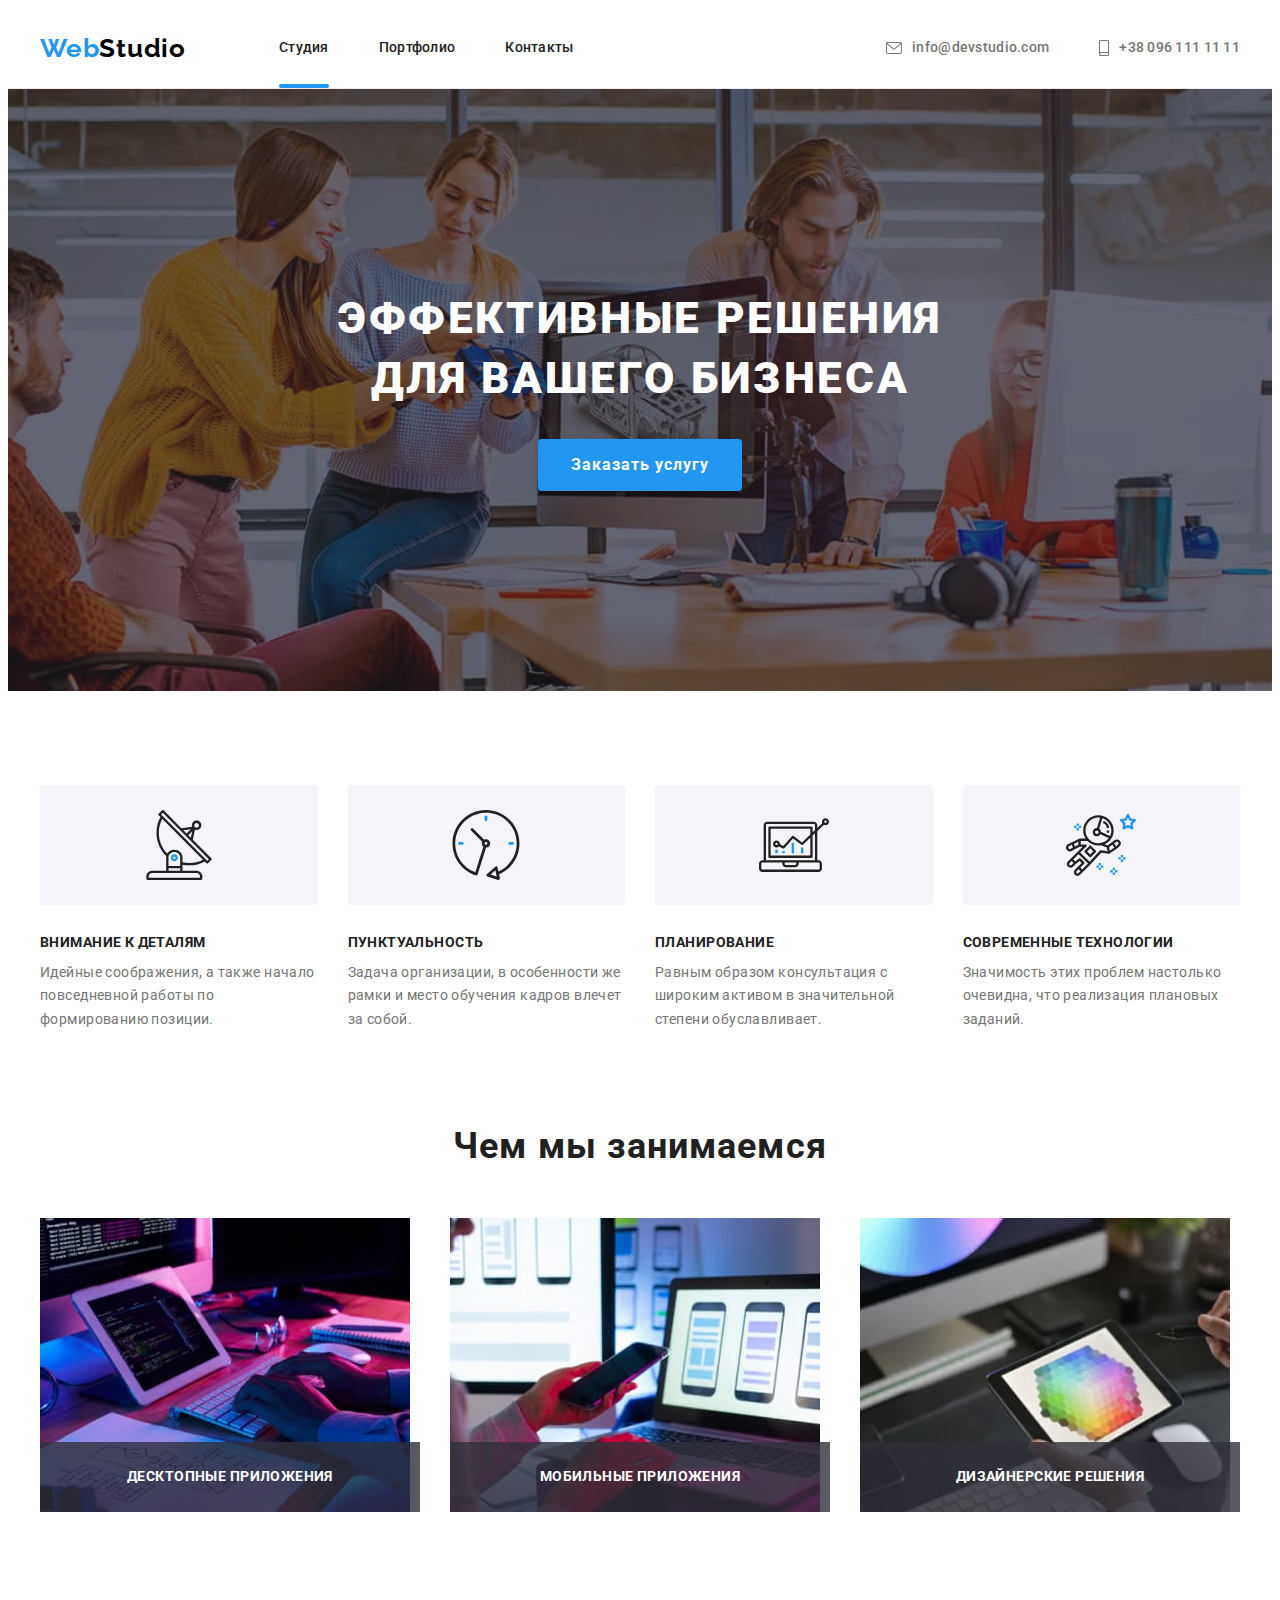
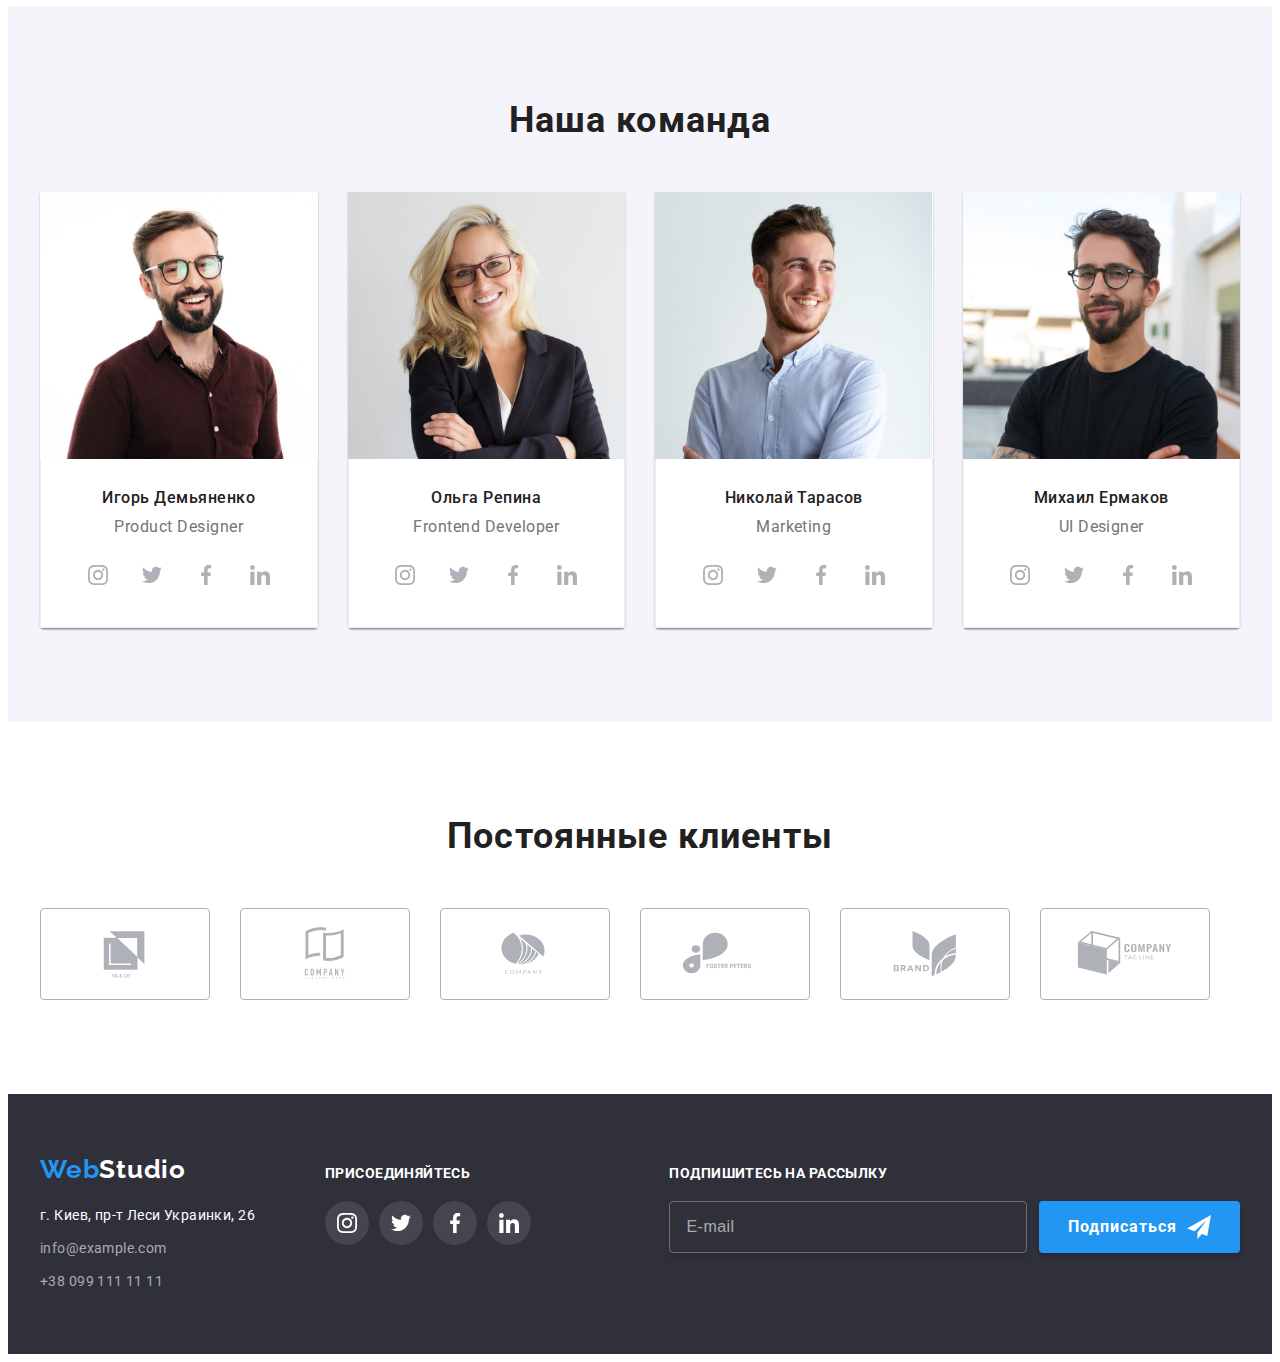
==== index.html @ c26b5e35 "SASS" ====
<!DOCTYPE html>
<html lang="ru">
<head>
    <meta charset="UTF-8">
    <meta http-equiv="X-UA-Compatible" content="IE=edge">
    <meta name="viewport" content="width=device-width, initial-scale=1.0">
    <title>Document</title>
    <link rel="preconnect" href="https://fonts.googleapis.com">
    <link rel="preconnect" href="https://fonts.gstatic.com" crossorigin>
    <link href="https://fonts.googleapis.com/css2?family=Raleway:wght@700&family=Roboto:wght@400;500;700;900&display=swap"
        rel="stylesheet">
    <link href="https://cdnjs.cloudflare.com/ajax/libs/modern-normalize/1.1.0/modern-normalize.min.css"
        integrity="sha512-wpPYUAdjBVSE4KJnH1VR1HeZfpl1ub8YT/NKx4PuQ5NmX2tKuGu6U/JRp5y+Y8XG2tV+wKQpNHVUX03MfMFn9Q=="
        crossorigin="anonymous" referrerpolicy="no-referrer" rel="stylesheet" />
    <link rel="stylesheet" href="./css/main.min.css">
    <link rel="stylesheet" href="./css/styles.css">
</head>
<body>
   <!--                   header                     -->
    <header class="page-header">
        <div class="container main-nav">
            <nav class="nav">
                <a class="logo  link" href="./index.html">Web<span class="logo-header">Studio</span></a>
                <ul class="site-nav list">
                    <li class="item">
                        <a href="./index.html" class="link site-nav-link current">Студия</a>
                    </li>
                    <li class="item">
                        <a href="./portfolio.html" class="link site-nav-link">Портфолио</a>
                    </li>
                    <li class="item">
                        <a href="" class="link site-nav-link">Контакты</a>
                    </li>
                </ul>
            </nav>
            <ul class="contact list">
                <li class="item">
                    <a href="mailto:info@devstudio.com" class="contact-link link">
                        <svg class="contact-icon" width="16" height="12">
                            <use href="./images/icons.svg#icon-envelope"></use>
                        </svg> info@devstudio.com</a>
                </li>
                <li class="item">
                    <a href="tel:+380961111111" class="contact-link link">
                        <svg class="contact-icon" width="10" height="16">
                            <use href="./images/icons.svg#icon-smartphone"></use>
                        </svg> +38 096 111 11 11</a>
                </li>
            </ul>
        </div>
    </header> 
    <!--                     main                           -->
    <main class="main">
        <!--                 section hero                   -->
        <section class="hero">
            <h1 class="hero-title">Эффективные решения для вашего бизнеса</h1>
            <button data-modal-open type="button" class="hero-button">Заказать услугу</button>
        </section>

        <!--        section benefits (преимущества)         -->
        <section class="section">
            <div class="container benefits">
                <h2 class="visually-hidden">Преимущества</h2>
                <ul class="list benefit-list">
                    <li class="benefit-item">
                        <div class="benefit-box">
                            <svg class="benefit-icon">
                                <use href="./images/icons.svg#icon-antenna"></use>
                            </svg>
                        </div>
                        <h3 class="benefit-title">Внимание к деталям</h3>
                        <p class="benefit-text">Идейные соображения, а также начало повседневной
                            работы по формированию позиции.</p>
                    </li>
                    <li class="benefit-item">
                        <div class="benefit-box">
                            <svg class="benefit-icon">
                                <use href="./images/icons.svg#icon-clock"></use>
                            </svg>
                        </div>
                        <h3 class="benefit-title">Пунктуальность</h3>
                        <p class="benefit-text">Задача организации, в особенности же рамки и
                            место обучения кадров влечет за собой.</p>
                    </li>
                    <li class="benefit-item">
                        <div class="benefit-box">
                            <svg class="benefit-icon">
                                <use href="./images/icons.svg#icon-diagram"></use>
                            </svg>
                        </div>
                        <h3 class="benefit-title">Планирование</h3>
                        <p class="benefit-text">Равным образом консультация с широким активом
                            в значительной степени обуславливает.</p>
                    </li>
                    <li class="benefit-item">
                        <div class="benefit-box">
                            <svg class="benefit-icon">
                                <use href="./images/icons.svg#icon-astronaut"></use>
                            </svg>
                        </div>
                        <h3 class="benefit-title">Современные технологии</h3>
                        <p class="benefit-text">Значимость этих проблем настолько очевидна, что
                            реализация плановых заданий.</p>
                    </li>
                </ul>
            </div>
        </section>
        <!--               section our work               -->
        <section class="section section-work">
            <div class="container">
            <h2 class="title">Чем мы занимаемся</h2>
            <ul class="work-list list">
                <li class="item">
                    <div class="work-thumb">
                        <img class="photo-work" src="./images/img1.jpg" alt="Работа на планшете 
                            с клавиатурой. HTML-верстка по схемме на листе тумаги." width="370" height="294">
                        <p class="label-work">Десктопные приложения</p>
                    </div>
                </li>
                <li class="item">
                    <div class="work-thumb">
                        <img class="photo-work" src="./images/img2.jpg" alt="Выбор макета интерфейса для 
                            смартфона на ноутбуке. Смартфон в руке." width="370" height="294">
                        <p class="label-work">Мобильные приложения</p>
                    </div>
                </li>
                <li class="item">
                    <div class="work-thumb">
                        <img class="photo-work" src="./images/img3.jpg" alt="Работа с цветовым кругом 
                            на графическом планшете" width="370" height="294">
                        <p class="label-work">Дизайнерские решения</p>
                    </div>
                </li>
            </ul>
            </div>
        </section>

        <!--               section our team                  -->
        <section class="section team">
            <div class="container">
                <h2 class="title">Наша команда</h2>
                <ul class="team-list list">
                    <li class="item">
                        <img class="photo-team" src="./images/img-person1.jpg" alt="Портрет мужчины">
                        <div class="team-card">
                            <h3 class="team-title">Игорь Демьяненко</h3>
                            <p class="team-text">Product Designer</p>
                            <ul class="social-list list">
                                <li class="social-item">
                                    <a href="" class="social-link link">
                                        <svg class="social-icon">
                                            <use href="./images/icons.svg#icon-instagram"></use>
                                        </svg>
                                    </a>
                                </li>
                                <li class="social-item">
                                    <a href="" class="social-link link">
                                        <svg class="social-icon">
                                            <use href="./images/icons.svg#icon-twitter"></use>
                                        </svg>
                                    </a>
                                </li>
                                <li class="social-item">
                                    <a href="" class="social-link link">
                                        <svg class="social-icon">
                                            <use href="./images/icons.svg#icon-facebook"></use>
                                        </svg>
                                    </a>
                                </li>
                                <li class="social-item">
                                    <a href="" class="social-link link">
                                        <svg class="social-icon">
                                            <use href="./images/icons.svg#icon-linkedin"></use>
                                        </svg>
                                    </a>
                                </li>
                            </ul>
                        </div>
                    </li>
                    <li class="item">
                        <img class="photo-team" src="./images/img-person2.jpg" alt="Портрет женщины">
                        <div class="team-card">
                            <h3 class="team-title">Ольга Репина</h3>
                            <p class="team-text">Frontend Developer</p>
                            <ul class="social-list list">
                                <li class="social-item">
                                    <a href="" class="social-link link">
                                        <svg class="social-icon">
                                            <use href="./images/icons.svg#icon-instagram"></use>
                                        </svg>
                                    </a>
                                </li>
                                <li class="social-item">
                                    <a href="" class="social-link link">
                                        <svg class="social-icon">
                                            <use href="./images/icons.svg#icon-twitter"></use>
                                        </svg>
                                    </a>
                                </li>
                                <li class="social-item">
                                    <a href="" class="social-link link">
                                        <svg class="social-icon">
                                            <use href="./images/icons.svg#icon-facebook"></use>
                                        </svg>
                                    </a>
                                </li>
                                <li class="social-item">
                                    <a href="" class="social-link link">
                                        <svg class="social-icon">
                                            <use href="./images/icons.svg#icon-linkedin"></use>
                                        </svg>
                                    </a>
                                </li>
                            </ul>
                        </div>
                    </li>
                    <li class="item">
                    <img class="photo-team" src="./images/img-person3.jpg" alt="Портрет мужчины">
                    <div class="team-card">
                        <h3 class="team-title">Николай Тарасов</h3>
                        <p class="team-text">Marketing</p>
                        <ul class="social-list list">
                            <li class="social-item">
                                <a href="" class="social-link link">
                                    <svg class="social-icon">
                                        <use href="./images/icons.svg#icon-instagram"></use>
                                    </svg>
                                </a>
                            </li>
                            <li class="social-item">
                                <a href="" class="social-link link">
                                    <svg class="social-icon">
                                        <use href="./images/icons.svg#icon-twitter"></use>
                                    </svg>
                                </a>
                            </li>
                            <li class="social-item">
                                <a href="" class="social-link link">
                                    <svg class="social-icon">
                                        <use href="./images/icons.svg#icon-facebook"></use>
                                    </svg>
                                </a>
                            </li>
                            <li class="social-item">
                                <a href="" class="social-link link">
                                    <svg class="social-icon">
                                        <use href="./images/icons.svg#icon-linkedin"></use>
                                    </svg>
                                </a>
                            </li>
                        </ul>
                    </div>
                    </li>
                    <li class="item">
                    <img class="photo-team" src="./images/img-person4.jpg" alt="Портрет мужчины">
                    <div class="team-card">
                        <h3 class="team-title">Михаил Ермаков</h3>
                        <p class="team-text">UI Designer</p>
                        <ul class="social-list list">
                            <li class="social-item">
                                <a href="" class="social-link link">
                                    <svg class="social-icon">
                                        <use href="./images/icons.svg#icon-instagram"></use>
                                    </svg>
                                </a>
                            </li>
                            <li class="social-item">
                                <a href="" class="social-link link">
                                    <svg class="social-icon">
                                        <use href="./images/icons.svg#icon-twitter"></use>
                                    </svg>
                                </a>
                            </li>
                            <li class="social-item">
                                <a href="" class="social-link link">
                                    <svg class="social-icon">
                                        <use href="./images/icons.svg#icon-facebook"></use>
                                    </svg>
                                </a>
                            </li>
                            <li class="social-item">
                                <a href="" class="social-link link">
                                    <svg class="social-icon">
                                        <use href="./images/icons.svg#icon-linkedin"></use>
                                    </svg>
                                </a>
                            </li>
                        </ul>
                    </div>
                    </li>
                </ul>
            </div>
        </section>
        <section class="section clients">
            <div class="container">
                <h2 class="title">Постоянные клиенты</h2>
                <ul class="client-list list">
                    <li class="client-item">
                        <a href="" class="client-link link">
                            <svg class="client-icon">
                                <use href="./images/icons.svg#icon-client-1"></use>
                            </svg>
                        </a>
                    </li>
                    <li class="client-item">
                        <a href="" class="client-link link">
                            <svg class="client-icon">
                                <use href="./images/icons.svg#icon-client-2"></use>
                            </svg>
                        </a>
                    </li>
                    <li class="client-item">
                        <a href="" class="client-link link">
                            <svg class="client-icon">
                                <use href="./images/icons.svg#icon-client-3"></use>
                            </svg>
                        </a>
                    </li>
                    <li class="client-item">
                        <a href="" class="client-link link">
                            <svg class="client-icon">
                                <use href="./images/icons.svg#icon-client-4"></use>
                            </svg>
                        </a>
                    </li>
                    <li class="client-item">
                        <a href="" class="client-link link">
                            <svg class="client-icon">
                                <use href="./images/icons.svg#icon-client-5"></use>
                            </svg>
                        </a>
                    </li>
                    <li class="client-item">
                        <a href="" class="client-link link">
                            <svg class="client-icon">
                                <use href="./images/icons.svg#icon-client-6"></use>
                            </svg>
                        </a>
                    </li>
                </ul>
            </div>
        
        </section>
    </main>
    <!--                   footer                         -->
    <footer class="footer">
        <div class="container footer-container">
            <div class="footer-box">
                <a href="./index.html" class="logo footers link">Web<span class="logo-footer">Studio</span></a>
                <address class="address">
                    <p>г. Киев, пр-т Леси Украинки, 26</p>
                    <ul class="list">
                        <li class="address-item">
                            <a href="mailto:info@example.com" class="link"> info@example.com</a>
                        </li>
                        <li class="address-item">
                            <a href="tel:+380991111111" class="link"> +38 099 111 11 11</a>
                        </li>
                    </ul>
                </address>
            </div>
            <div>
                <h3 class="footer-title">присоединяйтесь</h3>
                <ul class="footer-list list">
                    <li class="footer-item">
                        <a href="" class="footer-link link">
                            <svg class="footer-icon">
                                <use href="./images/icons.svg#icon-instagram"></use>
                            </svg>
                        </a>
                    </li>
                    <li class="footer-item">
                        <a href="" class="footer-link link">
                            <svg class="footer-icon">
                                <use href="./images/icons.svg#icon-twitter"></use>
                            </svg>
                        </a>
                    </li>
                    <li class="footer-item">
                        <a href="" class="footer-link link">
                            <svg class="footer-icon">
                                <use href="./images/icons.svg#icon-facebook"></use>
                            </svg>
                        </a>
                    </li>
                    <li class="footer-item">
                        <a href="" class="footer-link link">
                            <svg class="footer-icon">
                                <use href="./images/icons.svg#icon-linkedin"></use>
                            </svg>
                        </a>
                    </li>
                </ul>
            </div>
            <div class="footer-form">
                <h3 class="footer-title">Подпишитесь на рассылку</h3>
                <form class="footer-mail-form" autocomplete="off">
                    <label for="mail">
                        <input type="email" name="mail" id="mail" placeholder="E-mail" class="footer-input">
                    </label>
                    <button type="submit" class="hero-button btn-send">Подписаться
                        <svg class="footer-mail-icon" >
                            <use href="./images/icons.svg#icon-send"></use>
                        </svg>
                    </button>
                </form>
            </div>
        </div>
    </footer>

    <!--                   modal window                    -->
    <div class="backdrop is-hidden" data-modal>
        <div class="modal">
            <button data-modal-close type="button" class="btn-close">
                <svg class="modal-close-icon">
                    <use href="./images/icons.svg#icon-close-black"></use>
                </svg>
            </button>
            <form class="modal-form" autocomplete="off">
                <b class="form-title">Оставьте свои данные, мы вам перезвоним</b>
                <div class="form-field">
                    <label for="name">Имя</label>
                    <div class="form-input-wrap">
                        <input type="text" name="name" id="name">
                        <svg class="form-icon">
                            <use href="./images/icons.svg#icon-person-black"></use>
                        </svg>
                    </div>
                </div>
                <div class="form-field">
                    <label for="tel">Телефон</label>
                    <div class="form-input-wrap">
                        <input type="tel" name="tel" id="tel">
                        <svg class="form-icon">
                            <use href="./images/icons.svg#icon-phone-black"></use>
                        </svg>
                    </div>
                </div>
                <div class="form-field">
                    <label for="email">Почта</label>
                    <div class="form-input-wrap">
                        <input type="email" name="email" id="email">
                        <svg class="form-icon">
                            <use href="./images/icons.svg#icon-email-black"></use>
                        </svg>
                    </div>
                </div>  
                <div class="form-field form-comment">
                    <label for="comment">Комментарий</label>
                    <textarea name="comment" id="comment" rows="5" placeholder="Введите текст"></textarea>
                </div>   
                <div class="form-check">
                    <input type="checkbox" name="agreement" id="agreement" class="input-check visually-hidden">
                    <label for="agreement" class="check-text">
                        <span class="check-item">
                            <svg class="check-icon">
                                <use href="./images/icons.svg#icon-Vector"></use>
                            </svg>
                        </span> Соглашаюсь с рассылкой и принимаю <a href="" class="link-agreement">Условия договора</a>
                    </label>
                </div>
                <button type="submit" class="hero-button button-send">Отправить</button>                               
            </form>
        </div>
    </div>

    <script src="./js/modal.js"></script>
</body>
</html>
---- css/main.min.css ----
:root{--main-title-color:#212121;--hero-title-color:#FFFFFF;--main-text-color:#757575;--second-text-color:#FFFFFF;--accent-color:#2196F3;--logo-header-color: #000000;--logo-footer-color:#FFFFFF;--mail-tel-footer-color: rgba(255, 255, 255, 0.6);--main-background-color:#FFFFFF;--hero-footer-background-color:#2F303A;--second-background-color:#F5F4FA;--line-color:#ECECEC;--icon-link-color:#AFB1B8;--border-card-color:#EEEEEE}body{font-family:Roboto, sans-serif;background-color:var(--main-background-color);color:var(--main-title-color)}.list{list-style:none}.link{text-decoration:none}h1,h2,h3,h4,p,a,ul,li,span{margin:0;padding:0}.container{width:1200px;padding-left:15px;padding-right:15px;margin:0 auto}.section{padding-top:94px;padding-bottom:94px;margin-left:auto;margin-right:auto}
/*# sourceMappingURL=main.min.css.map */
---- css/styles.css ----
/*          my reset list             */





/* ------------------- main-nav ------------------- */

.page-header{
    border-bottom: 1px solid var(--line-color);
}

.main-nav{
    display: flex;
}

.nav{
    display: flex;
    align-items: center;
}
 
/* -------------------logo styles------------------- */

.logo{
    color: var(--accent-color);
    font-family: Raleway;
    font-weight: 700;
    font-size: 26px;
    line-height: 1.19;
    letter-spacing: 0.03em;
}

.nav .logo {
   margin-right: 93px; 
}

.logo-header{
    color: var(--logo-header-color);
}

/* --------------------site nav----------------------*/

.site-nav{
    display: flex;
}

.site-nav .item:not(:last-child){
    margin-right: 50px;
}

.site-nav-link{
    position: relative;
    display: block;
    padding-top: 32px;
    padding-bottom: 32px;

    color: var(--main-title-color);
    font-weight: 500;
    font-size: 14px;
    line-height: 1.14;
    letter-spacing: 0.02em;
    transition: color 250ms cubic-bezier(0.4, 0, 0.2, 1);
}

.site-nav-link:hover, 
.site-nav-link:focus{
    color:var(--accent-color);

}

.current::after{
    content: "";
    width: 100%;
    height: 4px;
    display: block;
    position: absolute;
    background-color: var(--accent-color);
    border-radius: 2px;
    bottom: 0;
    
}
/* --------------------contact------------------- */

.contact{
    display: flex;
    margin-left: auto;
}

.contact .item + .item{
    margin-left: 50px;
}
.contact-link{
    display: flex;
    align-items: center;
    /* display: block; */
    padding-top: 32px;
    padding-bottom: 32px;
    /* text-align: center; */

    color: var(--main-text-color);
    font-weight: 500;
    font-size: 14px;
    line-height: 1.14;
    letter-spacing: 0.02em;
    transition: color 250ms cubic-bezier(0.4, 0, 0.2, 1);
}

.contact-link:hover, 
.contact-link:focus{
    color:var(--accent-color);
}

.contact-icon{
    display: block;
    fill: currentColor;
    margin-right: 10px;
    transition: color 250ms cubic-bezier(0.4, 0, 0.2, 1);
}

.contact-icon:hover,
.contact-icon:focus{
    color:var(--accent-color);
}

/*--------------------Hero-------------------------- */

.hero{
    background-color:var(--hero-footer-background-color);
    background-image: linear-gradient(
        rgba(47, 48, 58, 0.4),
        rgba(47, 48, 58, 0.4)), 
        url(../images/Img-hero.jpg); 
    background-repeat: no-repeat;
    background-position: center;
    background-size: cover;
    text-align: center;
    padding-top: 200px;
    padding-bottom: 200px;
    max-width: 1600px;
    margin-left: auto;
    margin-right: auto;
}

.hero-title{
    font-weight: 900;
    font-size: 44px;
    line-height: 1.36;
    letter-spacing: 0.06em;
    text-transform: uppercase;
    color: var(--hero-title-color);
    width: 696px;
    margin: 0 auto;
    margin-bottom: 30px;
}

.hero-button{
    font-family: inherit;
    font-weight: 700;
    font-size: 16px;
    line-height: 1.87;
    letter-spacing: 0.06em;
    text-align: center;
    color: var(--second-text-color);
    background: var(--accent-color);
    box-shadow: 0px 4px 4px rgba(0, 0, 0, 0.15);
    border-radius: 4px;
    border: 1px solid transparent;
    min-width: 200px;
    padding: 10px 32px;
    transition: background-color 250ms cubic-bezier(0.4, 0, 0.2, 1);
}

.button, .hero-button{
    cursor: pointer;
}

.hero-button:hover,
.hero-button:focus{
    background-color: #188CE8;
}


/*--------------section benefits (преимущества)---------------- */

.visually-hidden {
    position: absolute;
    white-space: nowrap;
    width: 1px;
    height: 1px;
    overflow: hidden;
    border: 0;
    padding: 0;
    clip: rect(0, 0, 0, 0);
    clip-path: inset(50%);
    margin: -1px;
}

.benefit-list{
    display: flex;
    margin-left: -30px;
}

.benefit-item{
    flex-basis: calc(100%/4 - 30px);
    margin-left: 30px;
}

/* .benefit-item:not(:last-child){
    margin-right: 30px;
} */

.benefit-box{
    display: flex;
    align-items: center;
    justify-content: center;
    max-width: 100%;
    height: 120px;
    
    background: var(--second-background-color);
    border-radius: 4px;
    margin-bottom: 30px;
}

.benefit-icon{
    width: 70px;
    height: 70px;
}

.benefit-title{
    font-weight: 700;
    font-size: 14px;
    line-height: 1.14;
    letter-spacing: 0.03em;
    text-transform: uppercase;
    color: var(--main-title-color);
    margin-bottom: 10px;
}

.benefit-text{
    font-size: 14px;
    line-height: 1.71;
    letter-spacing: 0.03em;
    color: var(--main-text-color);
}

/*----------------------чем занимаемся-------------------- */
.section-work{
    padding-top: 0;
}
.title{
    font-weight: 700;
    font-size: 36px;
    line-height: 1.16;
    text-align: center;
    letter-spacing: 0.03em;
    color: var(--main-title-color);
    margin-bottom: 50px;
}

.work-list{
    display: flex;
    margin-left: -30px;
}

.work-list .item{
    flex-basis: calc(100%/3 - 30px);
    margin-left: 30px;
}

/* .work-list .item + .item{
    margin-left: 30px;
} */

.photo-work{
    display: block;
    max-width: 100%;
}

.work-thumb{
    position: relative;
}

.label-work{
    position: absolute;
    bottom: 0;
    left: 0;

    display: flex;
    font-weight: 700;
    font-size: 14px;
    line-height: 1.14;
    letter-spacing: 0.03em;
    text-transform: uppercase;
    width: 100%;
    height: 70px;
    align-items: center;
    justify-content: center;

    color: var(--second-text-color);
    background-color: rgba(47, 48, 58, 0.8);
    
}

/*----------------------section our team--------------------- */

.team{
    background-color: var(--second-background-color);
}

.team-list{
    display: flex;
    margin-left: -30px;
}
.team-list .item{
    flex-basis: calc(100%/4 - 30px);
    margin-left: 30px;
    /* flex-basis: 270px; */
    background-color: var(--main-background-color);
    box-shadow: 0px 1px 3px rgba(0, 0, 0, 0.12), 
    0px 1px 1px rgba(0, 0, 0, 0.14), 
    0px 2px 1px rgba(0, 0, 0, 0.2);
    border-radius: 0px 0px 4px 4px;
}

/* .team-list .item + .item{
    margin-left: 30px;
} */

.photo-team{
    display: block;
    max-width: 100%;
}

.team-card{
    display: block;
    padding: 30px 15px;
    border: 1px solid var(--border-card-color);
    border-top: none;
}

.team-title{
    font-weight: 500;
    font-size: 16px;
    line-height: 1.18;
    text-align: center;
    letter-spacing: 0.03em;
    color: var(--main-title-color);
    margin-bottom: 10px;
}

.team-text{
    font-size: 16px;
    line-height: 1.18;
    text-align: center;
    letter-spacing: 0.03em;
    color: var(--main-text-color);
    margin-bottom: 16px;
}

.social-list{
    display: flex;
    align-items: center;
    justify-content: center;
}

.social-item{
    display: flex;
}

.social-item:not(:last-child){
    margin-right: 10px;
}

.social-link{
    display: flex;
    align-items: center;
    justify-content: center;
    width: 44px;
    height: 44px;
    background-color: var(--main-background-color);
    color: var(--icon-link-color);
    border-radius: 50%;
    transition: background-color 250ms cubic-bezier(0.4, 0, 0.2, 1);
}

.social-link:hover, 
.social-link:focus{
    background-color:var(--accent-color);
}

.social-icon{
    display: block;
    fill: currentColor;
    width: 20px;
    height: 20px;
    transition: color 250ms cubic-bezier(0.4, 0, 0.2, 1);
}

.social-link:hover .social-icon, 
.social-link:focus .social-icon{
    color: var(--second-text-color);
}

/*------------------------clients------------------------*/

.client-list{
    display: flex;
}

.client-item:not(:last-child){
    margin-right: 30px;
}

.client-link{
    box-sizing: border-box;
    display: flex;
    align-items: center;
    justify-content: center;
    width: 170px;
    height: 92px;
    
    color: var(--icon-link-color);
    border: 1px solid var(--icon-link-color);
    border-radius: 4px;
    transition: border-color 250ms cubic-bezier(0.4, 0, 0.2, 1);
}

.client-link:hover, 
.client-link:focus{
    border-color: var(--accent-color);
}

.client-icon{
    display: block;
    width: 106px;
    height: 60px;
    fill: currentColor;
    transition: color 250ms cubic-bezier(0.4, 0, 0.2, 1);
}

.client-link:hover .client-icon, 
.client-link:focus .client-icon{
    color: var(--accent-color);
}

/*------------------------portfolio--------------------- */

.buttons-list{
    display: flex;
    justify-content: center;
    margin-bottom: 50px;
}

.buttons-item + .buttons-item{
    margin-left: 8px;
}

.button{
    display: inline-block;
    font-family: inherit;
    font-weight: 500;
    font-size: 16px;
    line-height: 1.62;
    text-align: center;
    letter-spacing: 0.03em;
    color: var(--main-title-color);
    background: var(--second-background-color);
    border-radius: 4px;
    padding: 6px 22px;
    border: 1px solid transparent;
    transition: color 250ms cubic-bezier(0.4, 0, 0.2, 1), 
    background-color 250ms cubic-bezier(0.4, 0, 0.2, 1),
    box-shadow 250ms cubic-bezier(0.4, 0, 0.2, 1);
    
}

.button:hover,
.button:focus{
    color: var(--second-text-color);
    background-color: var(--accent-color);
    box-shadow: 0px 3px 1px rgba(0, 0, 0, 0.1), 
    0px 1px 2px rgba(0, 0, 0, 0.08), 
    0px 2px 2px rgba(0, 0, 0, 0.12);
}

.portfolio-list{
    display: flex;
    flex-wrap: wrap;
    margin-left: -30px;
    margin-bottom: -30px;
}

.portfolio-item{
    box-sizing: border-box;
    display: block;
    flex-basis: calc(100%/3 - 30px);
    margin-left: 30px;
    margin-bottom: 30px;

    background-color: var(--main-background-color);
    transition: box-shadow 250ms cubic-bezier(0.4, 0, 0.2, 1);
    
}

.portfolio-item:hover,
.portfolio-item:focus{
    box-shadow: 0px 1px 1px rgba(0, 0, 0, 0.12), 
    0px 4px 4px rgba(0, 0, 0, 0.06), 
    1px 4px 6px rgba(0, 0, 0, 0.16);
}

.photo-portfolio{
    display: block;
    /* width: 370px; */
    max-width: 100%;
}
/* .portfolio-item:nth-child(3n){
    margin-right: 0;
}

.portfolio-item:nth-last-child(-n+3){
    margin-bottom: 0;
} */

.portfolio-card{
    display: block;
    padding: 20px 24px;
    border: 1px solid var(--border-card-color);
    border-top: none;
}

.portfolio-title{
    font-weight: 700;
    font-size: 18px;
    line-height: 2.00;
    letter-spacing: 0.06em;
    color: var(--main-title-color);
    margin-bottom: 4px;
}

.portfolio-text{
    font-size: 16px;
    line-height: 1.87;
    letter-spacing: 0.03em;
    color: var(--main-text-color);
}

.portfolio-thumb{
    position: relative;
    overflow: hidden;

}

.portfolio-label{
    position: absolute;
    top: 0;
    left: 0;
    
    width: 100%;
    height: 100%;
    padding: 63px 24px;

    font-weight: 400px;
    font-size: 18px;
    line-height: 1.56;
    letter-spacing: 0.03em;

    color: var(--second-text-color);
    background-color: rgba(33, 150, 243, 0.9);
    transform: translateY(100%);
    transition: transform 250ms cubic-bezier(0.4, 0, 0.2, 1);

}

.portfolio-item:hover .portfolio-label,
.portfolio-item:focus .portfolio-label{
    transform: translateY(0);

}

/*-------------------------footer------------------------- */
.footer{
    padding-top: 60px;
    padding-bottom: 60px;
    background-color: var(--hero-footer-background-color);
}

.footer-container{
    display: flex;
    align-items: baseline;
}

.footer-box{
    margin-right: 70px;
}

.logo.footers{
    display: inline-block;
    margin-bottom: 20px;
}

.logo-footer{
    color: var(--logo-footer-color);
}

.address{
    font-style: normal;
    font-weight: 400;
    font-size: 14px;
    line-height: 1.71;
    letter-spacing: 0.03em;
    color: var(--second-text-color);
}

.address-item .link{
    display: inline-block;
    font-weight: 400;
    font-size: 14px;
    line-height: 1.71;
    letter-spacing: 0.03em;
    color: var(--mail-tel-footer-color);
    margin-top: 9px;
    transition: color 250ms cubic-bezier(0.4, 0, 0.2, 1);
}

.address-item .link:hover,
.address-item .link:focus{
    color: var(--accent-color);
}

.footer-title{
    font-weight: 700;
    font-size: 14px;
    line-height: 16px;
    letter-spacing: 0.03em;
    text-transform: uppercase;
    color: var(--second-text-color);
    margin-bottom: 20px;
}

.footer-list{
    display: flex;
}

.footer-item:not(:last-child){
    margin-right: 10px;
}

.footer-link{
    display: flex;
    align-items: center;
    justify-content: center;
    width: 44px;
    height: 44px;
    border-radius: 50%;
    background-color: rgba(255, 255, 255, 0.1);
    color: var(--second-text-color);
    transition: background-color 250ms cubic-bezier(0.4, 0, 0.2, 1);

}

.footer-link:hover,
.footer-link:focus{
    background-color: var(--accent-color);
}

.footer-icon{
    display: block;
    width: 20px;
    height: 20px;
    fill: currentColor;
}

.footer-form{
    margin-left: auto;
}

.footer-mail-form{
    display: flex;
    align-items: center;
    justify-content: center;

}

.footer-input{
    display: flex;
    align-items: center;
    box-sizing: border-box;
    min-width: 358px;
    padding: 15px 16px;
    /* outline: none; */
    font-weight: 400;
    font-size: 16px;
    line-height: 1.25;
    letter-spacing: 0.03em;
    color: var(--logo-footer-color);

    background-color: transparent;
    border: 1px solid rgba(255, 255, 255, 0.3);
    border-radius: 4px;
    box-shadow: 0px 4px 4px rgba(0, 0, 0, 0.15);
    transition: border-color 250ms cubic-bezier(0.4, 0, 0.2, 1);
}

.footer-input::placeholder{
    font-weight: 400;
    font-size: 16px;
    line-height: 1.25;
    letter-spacing: 0.03em;
    color: var(--mail-tel-footer-color);

}

.footer-input:focus{
    outline: none;
    border-color: var(--accent-color);
}

.btn-send{
    display: flex;
    align-items: center;
    justify-content: center;
    
    padding: 10px 28px;
    margin-left: 12px;
}

.footer-mail-icon{
    display: block;
    width: 24px;
    height: 24px;
    fill: currentColor;
    
    margin-left: 10px;

}

/* ------------- modal window ---------------------- */

.backdrop{
    position: fixed;
    top: 0;
    left: 0;
    
    width: 100vw;
    height: 100vh;
    background-color: rgba(0, 0, 0, 0.2);
    opacity: 1;
    visibility: visible;
    transition: opacity 350ms cubic-bezier(0.4, 0, 0.2, 1), 
    visibility 350ms cubic-bezier(0.4, 0, 0.2, 1);

}

.is-hidden{
    visibility: hidden;
    opacity: 0;
    pointer-events: none;
}

.backdrop.is-hidden .modal{
    opacity: 0;
    transform: translate(-50%, -50%) scale(0.8);
   
}

.modal{
    position: absolute;
    top: 50%;
    left: 50%;
    transform: translate(-50%, -50%) scale(1);
    transition: transform 300ms cubic-bezier(0.4, 0, 0.2, 1), 
    opacity 350ms cubic-bezier(0.4, 0, 0.2, 1), 
    visibility 350ms cubic-bezier(0.4, 0, 0.2, 1);
    opacity: 1;
    visibility: visible;

    width: 528px;
    min-height: 581px;
    
    background-color: var(--main-background-color);
    box-shadow: 0px 1px 3px rgba(0, 0, 0, 0.12), 
    0px 1px 1px rgba(0, 0, 0, 0.14), 
    0px 2px 1px rgba(0, 0, 0, 0.2);
    border-radius: 4px;

}

.btn-close{
    position: absolute;
    top: 8px;
    right: 8px;

    display: flex;
    align-items: center;
    justify-content: center;
    width: 30px;
    height: 30px;
    color: #000000;
    background-color: transparent;
    border: 1px solid rgba(0, 0, 0, 0.1);
    border-radius: 50%;
    box-sizing: border-box;

}

.modal-close-icon{
    display: block;
    width: 18px;
    height: 18px;
    fill: currentColor;
    cursor: pointer;
    transition: fill 250ms cubic-bezier(0.4, 0, 0.2, 1);

}

.btn-close:hover .modal-close-icon, 
.btn-close:focus .modal-close-icon{
    fill: var(--accent-color);
}

.modal-form{
    padding: 40px;

}

.form-title{
    display: block;
    font-weight: 700;
    font-size: 20px;
    line-height:1.15;
    text-align: center;
    letter-spacing: 0.03em;
    color: var(--main-title-color);
    margin-bottom: 12px;
}

.form-field{
    display: flex;
    flex-direction: column;
    margin-bottom: 10px;

}

.form-input-wrap{
    position: relative;
    
}

.form-field label{
    margin: 0;
    margin-bottom: 5px;
    padding: 0;
    font-weight: 400;
    font-size: 12px;
    line-height: 1.17;
    letter-spacing: 0.01em;
    color: var(--main-text-color);

}

.form-input-wrap input{
    margin: 0;
    padding: 11px 42px;
    width: 100%;
    font-weight: 400;
    font-size: 12px;
    line-height: 1.17;
    letter-spacing: 0.01em;
    color: var(--main-text-color);
    
    border: 1px solid rgba(33, 33, 33, 0.2);
    border-radius: 4px;
    transition: border-color 250ms cubic-bezier(0.4, 0, 0.2, 1);
}

.form-input-wrap input:focus, 
.form-field textarea:focus{
    outline: none;
    border-color: var(--accent-color);
}

.form-icon{
    position: absolute;
    top: 50%;
    left: 12px;
    transform: translateY(-50%);
    display: block;
    width: 18px;
    height: 18px;
    transition: fill 250ms cubic-bezier(0.4, 0, 0.2, 1);
}

.form-input-wrap input:focus + .form-icon{
    fill: var(--accent-color);
}

.form-field textarea{
    padding: 12px 16px;
    margin: 0;
    resize: none;
    font-weight: 400;
    font-size: 12px;
    line-height: 1.17;
    letter-spacing: 0.01em;
    color: var(--main-text-color);

    border: 1px solid rgba(33, 33, 33, 0.2);
    box-sizing: border-box;
    border-radius: 4px;
    transition: border-color 250ms cubic-bezier(0.4, 0, 0.2, 1);
}

.form-field textarea::placeholder{
    font-weight: normal;
    font-size: 12px;
    line-height: 1.17;
    letter-spacing: 0.01em;
    color: rgba(117, 117, 117, 0.5);
}  

.form-comment{
    margin-bottom: 20px;
}
.form-check{
    margin-bottom: 30px;
}

.check-text{
    display: flex;
    align-items: center;
    font-weight: 400;
    font-size: 14px;
    line-height: 1.71;
    letter-spacing: 0.03em;
    color: var(--main-text-color);
    margin-left: 7px;
}

.link-agreement{
    padding: 0;
    margin: 0 4px;
    font-weight: 400;
    font-size: 14px;
    line-height: 1.71;
    letter-spacing: 0.03em;
    color: var(--accent-color);

}

.check-item{
    display: flex;
    align-items: center;
    justify-content: center;

    width: 16px;
    height: 15px;
    border: 2px solid var(--main-title-color);
    border-radius: 2px;
    margin-right: 7px;

    transition: background-color 250ms cubic-bezier(0.4, 0, 0.2, 1);
}

.check-icon{
    fill: var(--second-text-color);
    width: 16px;
    height: 15px;
}

.input-check:checked + .check-text .check-item{
    background-color: var(--accent-color);
    border: none;
}
.button-send{
    display: block;
    margin: 0 auto;
}
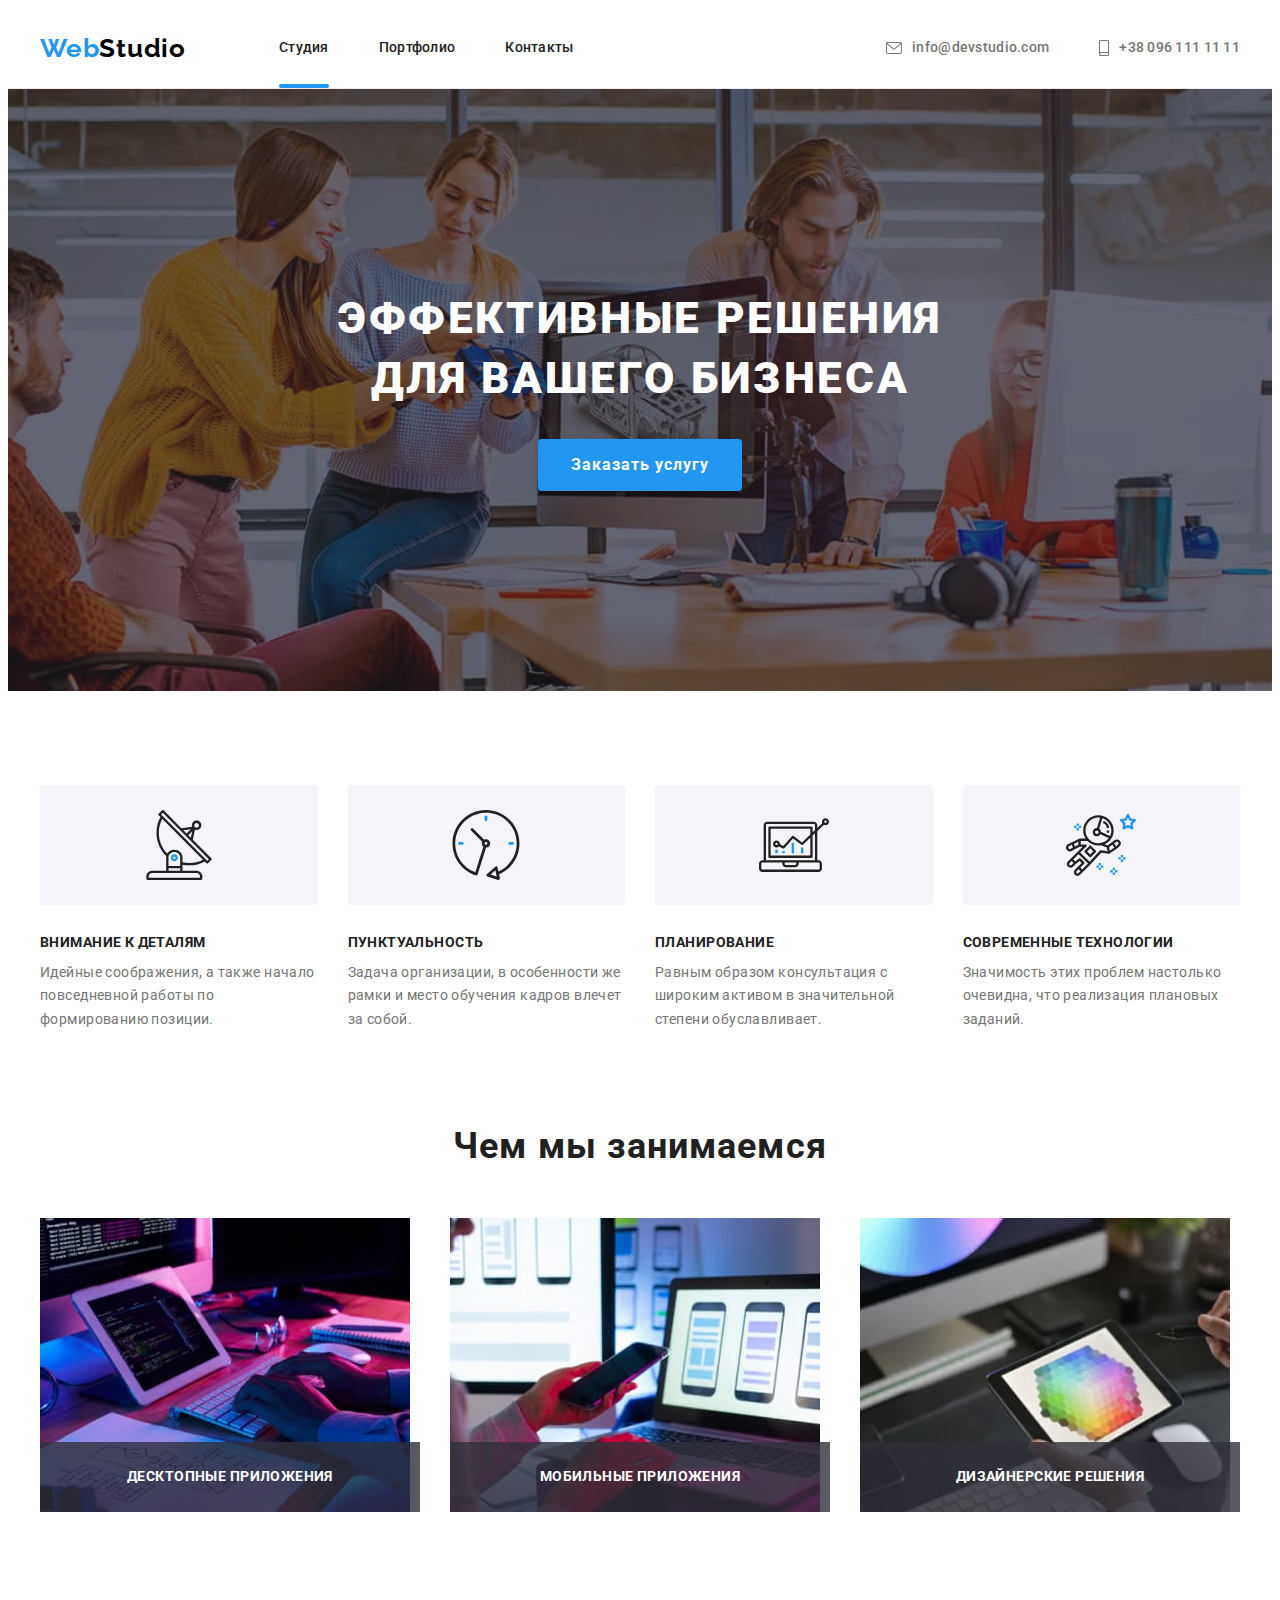
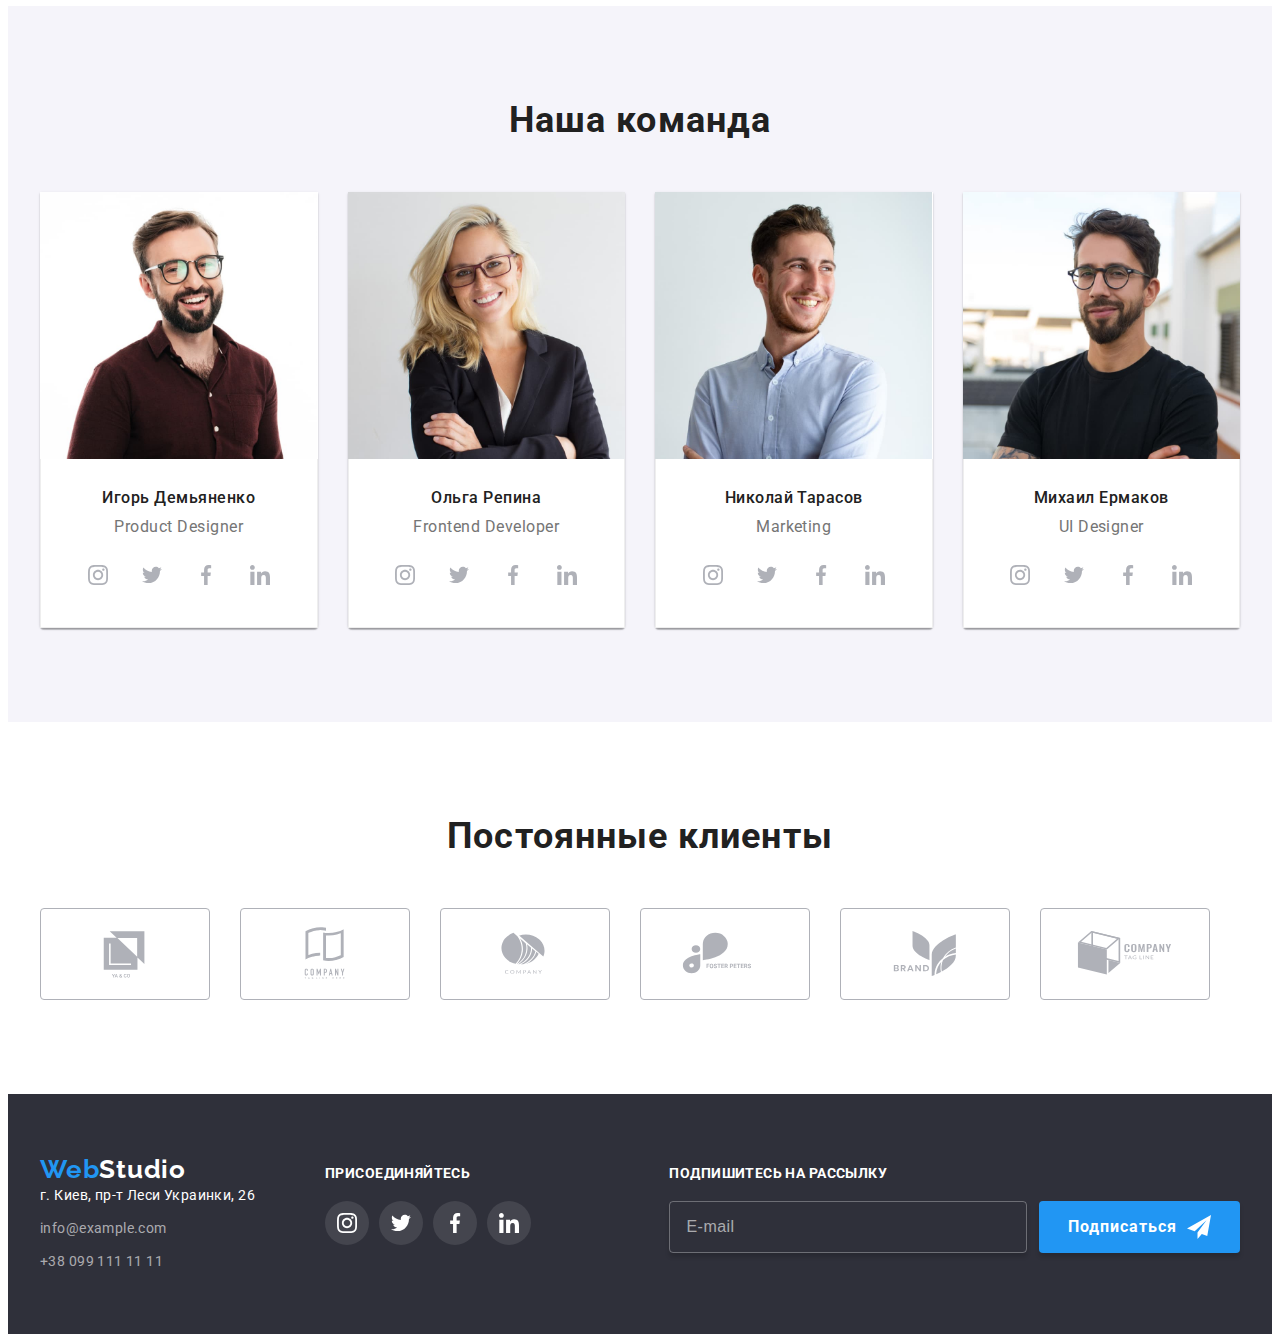
==== commit 96c96599: "БЭМ- section works. add component title." ====
--- a/index.html
+++ b/index.html
@@ -13,7 +13,6 @@
         integrity="sha512-wpPYUAdjBVSE4KJnH1VR1HeZfpl1ub8YT/NKx4PuQ5NmX2tKuGu6U/JRp5y+Y8XG2tV+wKQpNHVUX03MfMFn9Q=="
         crossorigin="anonymous" referrerpolicy="no-referrer" rel="stylesheet" />
     <link rel="stylesheet" href="./css/main.min.css">
-    <link rel="stylesheet" href="./css/styles.css">
 </head>
 <body>
    <!--                   header                     -->
@@ -106,29 +105,29 @@
             </div>
         </section>
         <!--               section our work               -->
-        <section class="section section-work">
+        <section class="section works">
             <div class="container">
-            <h2 class="title">Чем мы занимаемся</h2>
-            <ul class="work-list list">
-                <li class="item">
-                    <div class="work-thumb">
-                        <img class="photo-work" src="./images/img1.jpg" alt="Работа на планшете 
+            <h2 class="works__title title">Чем мы занимаемся</h2>
+            <ul class="works__list list">
+                <li class="works__item">
+                    <div class="works__thumb">
+                        <img class="works__photo" src="./images/img1.jpg" alt="Работа на планшете 
                             с клавиатурой. HTML-верстка по схемме на листе тумаги." width="370" height="294">
-                        <p class="label-work">Десктопные приложения</p>
+                        <p class="works__label">Десктопные приложения</p>
                     </div>
                 </li>
-                <li class="item">
-                    <div class="work-thumb">
-                        <img class="photo-work" src="./images/img2.jpg" alt="Выбор макета интерфейса для 
+                <li class="works__item">
+                    <div class="works__thumb">
+                        <img class="works__photo" src="./images/img2.jpg" alt="Выбор макета интерфейса для 
                             смартфона на ноутбуке. Смартфон в руке." width="370" height="294">
-                        <p class="label-work">Мобильные приложения</p>
+                        <p class="works__label">Мобильные приложения</p>
                     </div>
                 </li>
-                <li class="item">
-                    <div class="work-thumb">
-                        <img class="photo-work" src="./images/img3.jpg" alt="Работа с цветовым кругом 
+                <li class="works__item">
+                    <div class="works__thumb">
+                        <img class="works__photo" src="./images/img3.jpg" alt="Работа с цветовым кругом 
                             на графическом планшете" width="370" height="294">
-                        <p class="label-work">Дизайнерские решения</p>
+                        <p class="works__label">Дизайнерские решения</p>
                     </div>
                 </li>
             </ul>
@@ -138,7 +137,7 @@
         <!--               section our team                  -->
         <section class="section team">
             <div class="container">
-                <h2 class="title">Наша команда</h2>
+                <h2 class="team__title title">Наша команда</h2>
                 <ul class="team-list list">
                     <li class="item">
                         <img class="photo-team" src="./images/img-person1.jpg" alt="Портрет мужчины">
@@ -293,7 +292,7 @@
         </section>
         <section class="section clients">
             <div class="container">
-                <h2 class="title">Постоянные клиенты</h2>
+                <h2 class="clients__title title">Постоянные клиенты</h2>
                 <ul class="client-list list">
                     <li class="client-item">
                         <a href="" class="client-link link">
@@ -339,7 +338,6 @@
                     </li>
                 </ul>
             </div>
-        
         </section>
     </main>
     <!--                   footer                         -->
--- a/css/main.min.css
+++ b/css/main.min.css
@@ -1,2 +1,2 @@
-:root{--main-title-color:#212121;--hero-title-color:#FFFFFF;--main-text-color:#757575;--second-text-color:#FFFFFF;--accent-color:#2196F3;--logo-header-color: #000000;--logo-footer-color:#FFFFFF;--mail-tel-footer-color: rgba(255, 255, 255, 0.6);--main-background-color:#FFFFFF;--hero-footer-background-color:#2F303A;--second-background-color:#F5F4FA;--line-color:#ECECEC;--icon-link-color:#AFB1B8;--border-card-color:#EEEEEE}body{font-family:Roboto, sans-serif;background-color:var(--main-background-color);color:var(--main-title-color)}.list{list-style:none}.link{text-decoration:none}h1,h2,h3,h4,p,a,ul,li,span{margin:0;padding:0}.container{width:1200px;padding-left:15px;padding-right:15px;margin:0 auto}.section{padding-top:94px;padding-bottom:94px;margin-left:auto;margin-right:auto}
+:root{--main-title-color:#212121;--hero-title-color:#FFFFFF;--main-text-color:#757575;--second-text-color:#FFFFFF;--accent-color:#2196F3;--logo-header-color: #000000;--logo-footer-color:#FFFFFF;--mail-tel-footer-color: rgba(255, 255, 255, 0.6);--main-background-color:#FFFFFF;--hero-footer-background-color:#2F303A;--second-background-color:#F5F4FA;--line-color:#ECECEC;--icon-link-color:#AFB1B8;--border-card-color:#EEEEEE}body{font-family:Roboto, sans-serif;background-color:var(--main-background-color);color:var(--main-title-color)}.list{list-style:none}.link{text-decoration:none}h1,h2,h3,h4,p,a,ul,li,span{margin:0;padding:0}img{display:block;max-width:100%}button{cursor:pointer}.container{width:1200px;padding-left:15px;padding-right:15px;margin:0 auto}.section{padding-top:94px;padding-bottom:94px;margin-left:auto;margin-right:auto}.logo{color:var(--accent-color);font-family:Raleway;font-weight:700;font-size:26px;line-height:1.19;letter-spacing:0.03em}.logo-header{color:var(--logo-header-color)}.logo-footer{color:var(--logo-footer-color)}.title{font-weight:700;font-size:36px;line-height:1.16;letter-spacing:0.03em;text-align:center;color:var(--main-title-color)}.works__title,.team__title,.clients__title{margin-bottom:50px}.page-header{border-bottom:1px solid var(--line-color)}.main-nav{display:flex}.nav{display:flex;align-items:center}.nav .logo{margin-right:93px}.site-nav{display:flex}.site-nav .item:not(:last-child){margin-right:50px}.site-nav-link{position:relative;display:block;padding-top:32px;padding-bottom:32px;color:var(--main-title-color);font-weight:500;font-size:14px;line-height:1.14;letter-spacing:0.02em;transition:color 250ms cubic-bezier(0.4, 0, 0.2, 1)}.site-nav-link:hover,.site-nav-link:focus{color:var(--accent-color)}.current::after{content:"";width:100%;height:4px;display:block;position:absolute;background-color:var(--accent-color);border-radius:2px;bottom:0}.contact{display:flex;margin-left:auto}.contact .item+.item{margin-left:50px}.contact-link{display:flex;align-items:center;padding-top:32px;padding-bottom:32px;color:var(--main-text-color);font-weight:500;font-size:14px;line-height:1.14;letter-spacing:0.02em;transition:color 250ms cubic-bezier(0.4, 0, 0.2, 1)}.contact-link:hover,.contact-link:focus{color:var(--accent-color)}.contact-icon{display:block;fill:currentColor;margin-right:10px;transition:color 250ms cubic-bezier(0.4, 0, 0.2, 1)}.contact-icon:hover,.contact-icon:focus{color:var(--accent-color)}.hero{background-color:var(--hero-footer-background-color);background-image:linear-gradient(rgba(47,48,58,0.4), rgba(47,48,58,0.4)),url(../images/Img-hero.jpg);background-repeat:no-repeat;background-position:center;background-size:cover;text-align:center;padding-top:200px;padding-bottom:200px;max-width:1600px;margin-left:auto;margin-right:auto}.hero-title{font-weight:900;font-size:44px;line-height:1.36;letter-spacing:0.06em;text-transform:uppercase;color:var(--hero-title-color);width:696px;margin:0 auto;margin-bottom:30px}.hero-button{font-family:inherit;font-weight:700;font-size:16px;line-height:1.87;letter-spacing:0.06em;text-align:center;color:var(--second-text-color);background:var(--accent-color);box-shadow:0px 4px 4px rgba(0,0,0,0.15);border-radius:4px;border:1px solid transparent;min-width:200px;padding:10px 32px;transition:background-color 250ms cubic-bezier(0.4, 0, 0.2, 1)}.hero-button:hover,.hero-button:focus{background-color:#188CE8}.visually-hidden{position:absolute;white-space:nowrap;width:1px;height:1px;overflow:hidden;border:0;padding:0;clip:rect(0, 0, 0, 0);clip-path:inset(50%);margin:-1px}.benefit-list{display:flex;margin-left:-30px}.benefit-item{flex-basis:calc(100%/4 - 30px);margin-left:30px}.benefit-box{display:flex;align-items:center;justify-content:center;max-width:100%;height:120px;background:var(--second-background-color);border-radius:4px;margin-bottom:30px}.benefit-icon{width:70px;height:70px}.benefit-title{font-weight:700;font-size:14px;line-height:1.14;letter-spacing:0.03em;text-transform:uppercase;color:var(--main-title-color);margin-bottom:10px}.benefit-text{font-size:14px;line-height:1.71;letter-spacing:0.03em;color:var(--main-text-color)}.works{padding-top:0}.works__list{display:flex;margin-left:-30px}.works__item{flex-basis:calc(100%/3 - 30px);margin-left:30px}.works__thumb{position:relative}.works__photo{display:block;max-width:100%}.works__label{position:absolute;bottom:0;left:0;width:100%;height:70px;display:flex;align-items:center;justify-content:center;font-weight:700;font-size:14px;line-height:1.14;letter-spacing:0.03em;text-transform:uppercase;color:var(--second-text-color);background-color:rgba(47,48,58,0.8)}.team{background-color:var(--second-background-color)}.team-list{display:flex;margin-left:-30px}.team-list .item{flex-basis:calc(100%/4 - 30px);margin-left:30px;background-color:var(--main-background-color);box-shadow:0px 1px 3px rgba(0,0,0,0.12),0px 1px 1px rgba(0,0,0,0.14),0px 2px 1px rgba(0,0,0,0.2);border-radius:0px 0px 4px 4px}.photo-team{display:block;max-width:100%}.team-card{display:block;padding:30px 15px;border:1px solid var(--border-card-color);border-top:none}.team-title{font-weight:500;font-size:16px;line-height:1.18;text-align:center;letter-spacing:0.03em;color:var(--main-title-color);margin-bottom:10px}.team-text{font-size:16px;line-height:1.18;text-align:center;letter-spacing:0.03em;color:var(--main-text-color);margin-bottom:16px}.social-list{display:flex;align-items:center;justify-content:center}.social-item{display:flex}.social-item:not(:last-child){margin-right:10px}.social-link{display:flex;align-items:center;justify-content:center;width:44px;height:44px;background-color:var(--main-background-color);color:var(--icon-link-color);border-radius:50%;transition:background-color 250ms cubic-bezier(0.4, 0, 0.2, 1)}.social-link:hover,.social-link:focus{background-color:var(--accent-color)}.social-icon{display:block;fill:currentColor;width:20px;height:20px;transition:color 250ms cubic-bezier(0.4, 0, 0.2, 1)}.social-link:hover .social-icon,.social-link:focus .social-icon{color:var(--second-text-color)}.client-list{display:flex}.client-item:not(:last-child){margin-right:30px}.client-link{box-sizing:border-box;display:flex;align-items:center;justify-content:center;width:170px;height:92px;color:var(--icon-link-color);border:1px solid var(--icon-link-color);border-radius:4px;transition:border-color 250ms cubic-bezier(0.4, 0, 0.2, 1)}.client-link:hover,.client-link:focus{border-color:var(--accent-color)}.client-icon{display:block;width:106px;height:60px;fill:currentColor;transition:color 250ms cubic-bezier(0.4, 0, 0.2, 1)}.client-link:hover .client-icon,.client-link:focus .client-icon{color:var(--accent-color)}.buttons-list{display:flex;justify-content:center;margin-bottom:50px}.buttons-item+.buttons-item{margin-left:8px}.button{display:inline-block;font-family:inherit;font-weight:500;font-size:16px;line-height:1.62;text-align:center;letter-spacing:0.03em;color:var(--main-title-color);background:var(--second-background-color);border-radius:4px;padding:6px 22px;border:1px solid transparent;transition:color 250ms cubic-bezier(0.4, 0, 0.2, 1),background-color 250ms cubic-bezier(0.4, 0, 0.2, 1),box-shadow 250ms cubic-bezier(0.4, 0, 0.2, 1)}.button:hover,.button:focus{color:var(--second-text-color);background-color:var(--accent-color);box-shadow:0px 3px 1px rgba(0,0,0,0.1),0px 1px 2px rgba(0,0,0,0.08),0px 2px 2px rgba(0,0,0,0.12)}.portfolio-list{display:flex;flex-wrap:wrap;margin-left:-30px;margin-bottom:-30px}.portfolio-item{box-sizing:border-box;display:block;flex-basis:calc(100%/3 - 30px);margin-left:30px;margin-bottom:30px;background-color:var(--main-background-color);transition:box-shadow 250ms cubic-bezier(0.4, 0, 0.2, 1)}.portfolio-item:hover,.portfolio-item:focus{box-shadow:0px 1px 1px rgba(0,0,0,0.12),0px 4px 4px rgba(0,0,0,0.06),1px 4px 6px rgba(0,0,0,0.16)}.photo-portfolio{display:block;max-width:100%}.portfolio-card{display:block;padding:20px 24px;border:1px solid var(--border-card-color);border-top:none}.portfolio-title{font-weight:700;font-size:18px;line-height:2.00;letter-spacing:0.06em;color:var(--main-title-color);margin-bottom:4px}.portfolio-text{font-size:16px;line-height:1.87;letter-spacing:0.03em;color:var(--main-text-color)}.portfolio-thumb{position:relative;overflow:hidden}.portfolio-label{position:absolute;top:0;left:0;width:100%;height:100%;padding:63px 24px;font-weight:400px;font-size:18px;line-height:1.56;letter-spacing:0.03em;color:var(--second-text-color);background-color:rgba(33,150,243,0.9);transform:translateY(100%);transition:transform 250ms cubic-bezier(0.4, 0, 0.2, 1)}.portfolio-item:hover .portfolio-label,.portfolio-item:focus .portfolio-label{transform:translateY(0)}.footer{padding-top:60px;padding-bottom:60px;background-color:var(--hero-footer-background-color)}.footer-container{display:flex;align-items:baseline}.footer-box{margin-right:70px}.logo.footers{margin-bottom:20px}.address{font-style:normal;font-weight:400;font-size:14px;line-height:1.71;letter-spacing:0.03em;color:var(--second-text-color)}.address-item .link{display:inline-block;font-weight:400;font-size:14px;line-height:1.71;letter-spacing:0.03em;color:var(--mail-tel-footer-color);margin-top:9px;transition:color 250ms cubic-bezier(0.4, 0, 0.2, 1)}.address-item .link:hover,.address-item .link:focus{color:var(--accent-color)}.footer-title{font-weight:700;font-size:14px;line-height:16px;letter-spacing:0.03em;text-transform:uppercase;color:var(--second-text-color);margin-bottom:20px}.footer-list{display:flex}.footer-item:not(:last-child){margin-right:10px}.footer-link{display:flex;align-items:center;justify-content:center;width:44px;height:44px;border-radius:50%;background-color:rgba(255,255,255,0.1);color:var(--second-text-color);transition:background-color 250ms cubic-bezier(0.4, 0, 0.2, 1)}.footer-link:hover,.footer-link:focus{background-color:var(--accent-color)}.footer-icon{display:block;width:20px;height:20px;fill:currentColor}.footer-form{margin-left:auto}.footer-mail-form{display:flex;align-items:center;justify-content:center}.footer-input{display:flex;align-items:center;box-sizing:border-box;min-width:358px;padding:15px 16px;font-size:16px;line-height:1.25;letter-spacing:0.03em;color:var(--logo-footer-color);background-color:transparent;border:1px solid rgba(255,255,255,0.3);border-radius:4px;box-shadow:0px 4px 4px rgba(0,0,0,0.15);transition:border-color 250ms cubic-bezier(0.4, 0, 0.2, 1)}.footer-input::placeholder{font-weight:400;font-size:16px;line-height:1.25;letter-spacing:0.03em;color:var(--mail-tel-footer-color)}.footer-input:focus{outline:none;border-color:var(--accent-color)}.btn-send{display:flex;align-items:center;justify-content:center;padding:10px 28px;margin-left:12px}.footer-mail-icon{display:block;width:24px;height:24px;fill:currentColor;margin-left:10px}.backdrop{position:fixed;top:0;left:0;width:100vw;height:100vh;background-color:rgba(0,0,0,0.2);opacity:1;visibility:visible;transition:opacity 350ms cubic-bezier(0.4, 0, 0.2, 1),visibility 350ms cubic-bezier(0.4, 0, 0.2, 1)}.is-hidden{visibility:hidden;opacity:0;pointer-events:none}.backdrop.is-hidden .modal{opacity:0;transform:translate(-50%, -50%) scale(0.8)}.modal{position:absolute;top:50%;left:50%;transform:translate(-50%, -50%) scale(1);transition:transform 300ms cubic-bezier(0.4, 0, 0.2, 1),opacity 350ms cubic-bezier(0.4, 0, 0.2, 1),visibility 350ms cubic-bezier(0.4, 0, 0.2, 1);opacity:1;visibility:visible;width:528px;min-height:581px;background-color:var(--main-background-color);box-shadow:0px 1px 3px rgba(0,0,0,0.12),0px 1px 1px rgba(0,0,0,0.14),0px 2px 1px rgba(0,0,0,0.2);border-radius:4px}.btn-close{position:absolute;top:8px;right:8px;display:flex;align-items:center;justify-content:center;width:30px;height:30px;color:#000000;background-color:transparent;border:1px solid rgba(0,0,0,0.1);border-radius:50%;box-sizing:border-box}.modal-close-icon{display:block;width:18px;height:18px;fill:currentColor;transition:fill 250ms cubic-bezier(0.4, 0, 0.2, 1)}.btn-close:hover .modal-close-icon,.btn-close:focus .modal-close-icon{fill:var(--accent-color)}.modal-form{padding:40px}.form-title{display:block;font-weight:700;font-size:20px;line-height:1.15;text-align:center;letter-spacing:0.03em;color:var(--main-title-color);margin-bottom:12px}.form-field{display:flex;flex-direction:column;margin-bottom:10px}.form-input-wrap{position:relative}.form-field label{margin:0;margin-bottom:5px;padding:0;font-weight:400;font-size:12px;line-height:1.17;letter-spacing:0.01em;color:var(--main-text-color)}.form-input-wrap input{margin:0;padding:11px 42px;width:100%;font-weight:400;font-size:12px;line-height:1.17;letter-spacing:0.01em;color:var(--main-text-color);border:1px solid rgba(33,33,33,0.2);border-radius:4px;transition:border-color 250ms cubic-bezier(0.4, 0, 0.2, 1)}.form-input-wrap input:focus{outline:none;border-color:var(--accent-color)}.form-icon{position:absolute;top:50%;left:12px;transform:translateY(-50%);display:block;width:18px;height:18px;transition:fill 250ms cubic-bezier(0.4, 0, 0.2, 1)}.form-input-wrap input:focus+.form-icon{fill:var(--accent-color)}.form-field textarea{padding:12px 16px;margin:0;resize:none;font-weight:400;font-size:12px;line-height:1.17;letter-spacing:0.01em;color:var(--main-text-color);border:1px solid rgba(33,33,33,0.2);box-sizing:border-box;border-radius:4px;transition:border-color 250ms cubic-bezier(0.4, 0, 0.2, 1)}.form-field textarea:focus{outline:none;border-color:var(--accent-color)}.form-field textarea::placeholder{font-weight:normal;font-size:12px;line-height:1.17;letter-spacing:0.01em;color:rgba(117,117,117,0.5)}.form-comment{margin-bottom:20px}.form-check{margin-bottom:30px}.check-text{display:flex;align-items:center;font-weight:400;font-size:14px;line-height:1.71;letter-spacing:0.03em;color:var(--main-text-color);margin-left:7px}.link-agreement{padding:0;margin:0 4px;font-weight:400;font-size:14px;line-height:1.71;letter-spacing:0.03em;color:var(--accent-color)}.check-item{display:flex;align-items:center;justify-content:center;width:16px;height:15px;border:2px solid var(--main-title-color);border-radius:2px;margin-right:7px;transition:background-color 250ms cubic-bezier(0.4, 0, 0.2, 1)}.input-check:checked+.check-text .check-item{background-color:var(--accent-color);border:none}.check-icon{fill:var(--second-text-color);width:16px;height:15px}.button-send{display:block;margin:0 auto}
 /*# sourceMappingURL=main.min.css.map */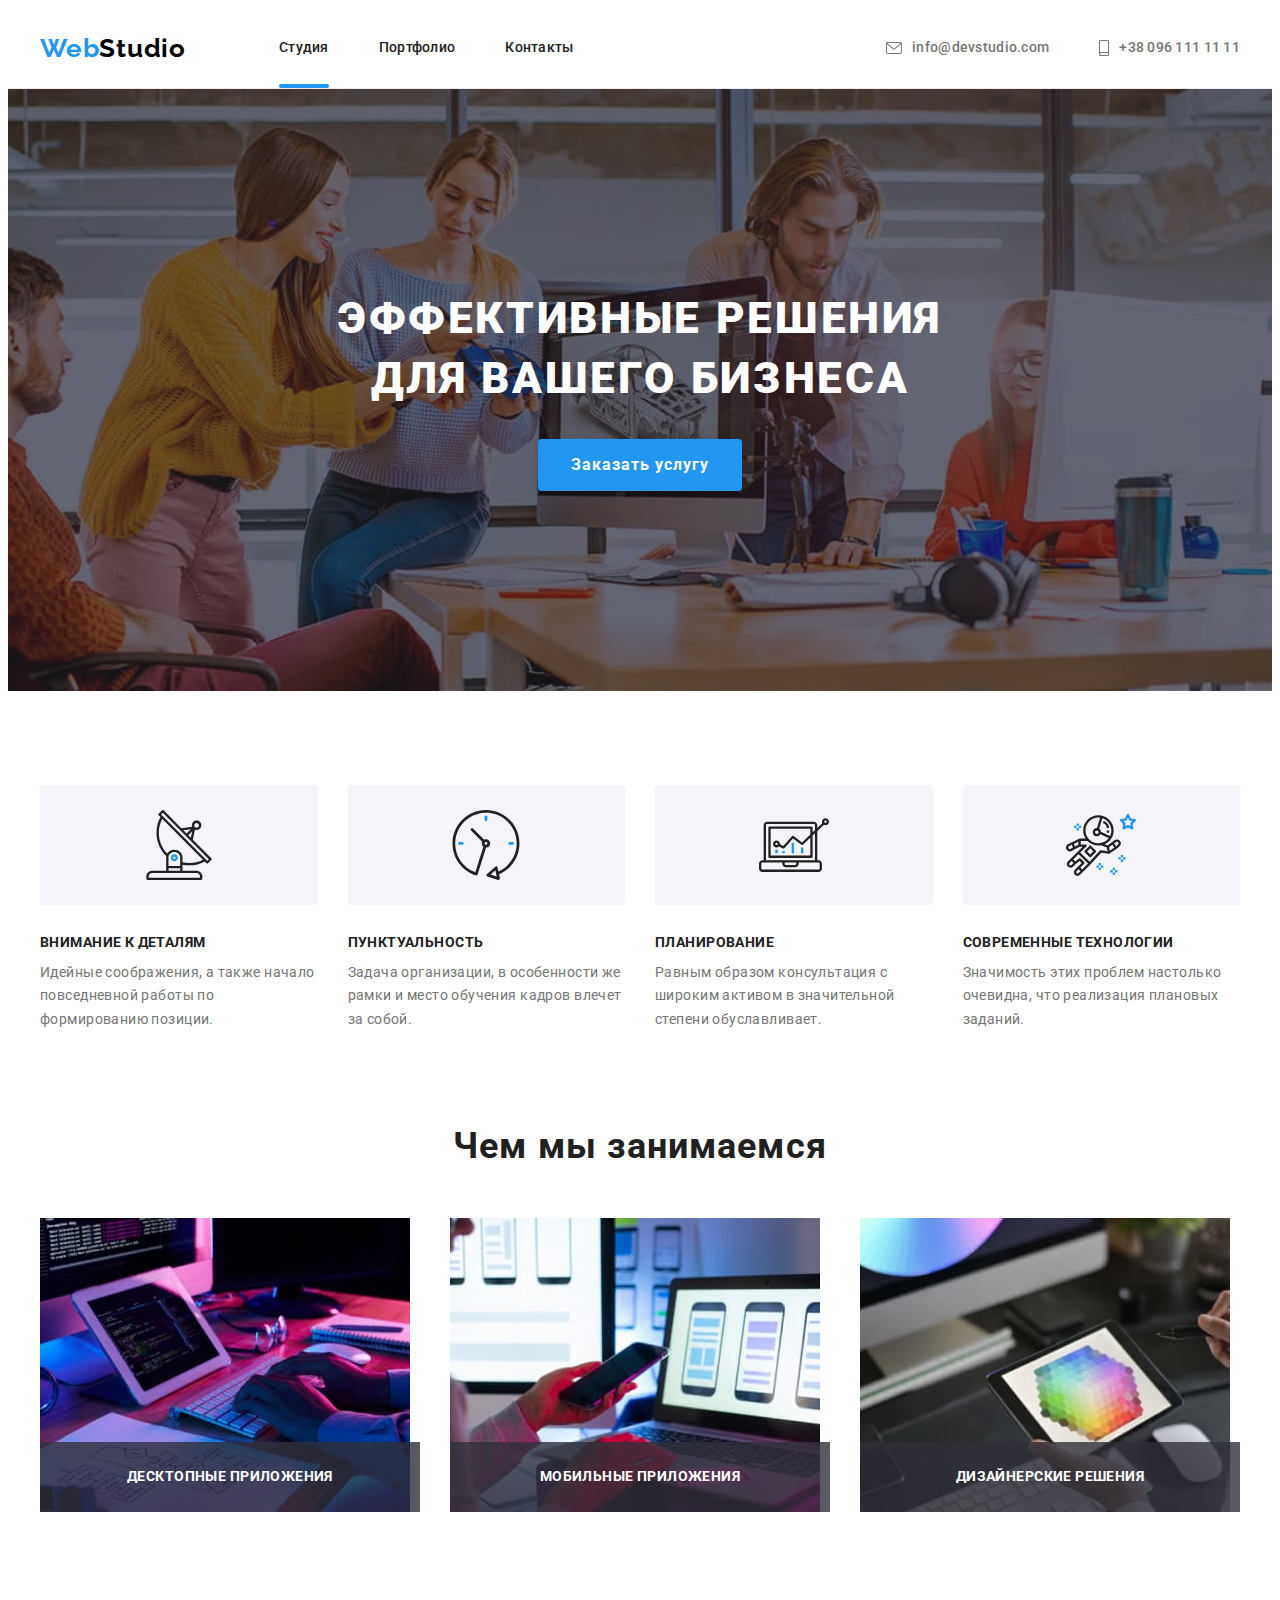
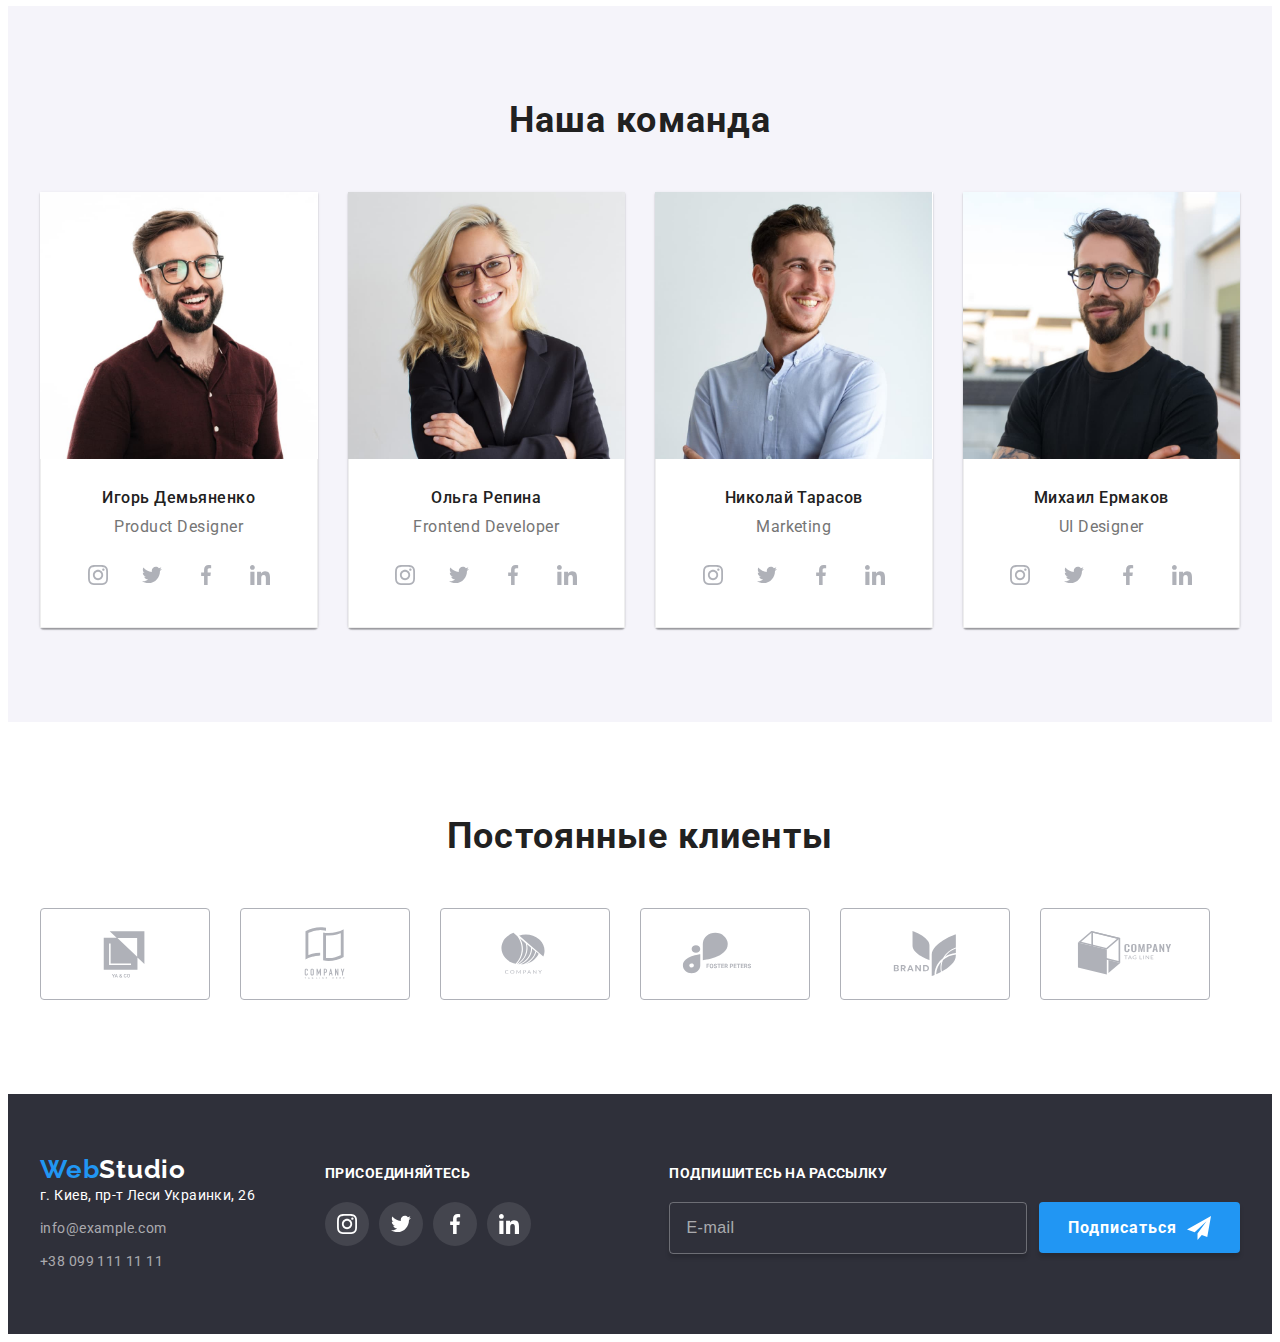
==== commit ecf83c46: "BEM benefits, components subtitle" ====
--- a/index.html
+++ b/index.html
@@ -57,48 +57,52 @@
         </section>
 
         <!--        section benefits (преимущества)         -->
-        <section class="section">
-            <div class="container benefits">
-                <h2 class="visually-hidden">Преимущества</h2>
-                <ul class="list benefit-list">
-                    <li class="benefit-item">
-                        <div class="benefit-box">
-                            <svg class="benefit-icon">
+        <section class="section benefits">
+            <div class="container">
+                <h2 class="title visually-hidden">Преимущества</h2>
+                <ul class="benefits__list list">
+                    <li class="benefits__item">
+                        <div class="benefits__box">
+                            <svg class="benefits__icon">
                                 <use href="./images/icons.svg#icon-antenna"></use>
                             </svg>
                         </div>
-                        <h3 class="benefit-title">Внимание к деталям</h3>
-                        <p class="benefit-text">Идейные соображения, а также начало повседневной
+                        <h3 class="benefits__subtitle subtitle 
+                        subtitle--color-dark">Внимание к деталям</h3>
+                        <p class="benefits__text">Идейные соображения, а также начало повседневной
                             работы по формированию позиции.</p>
                     </li>
-                    <li class="benefit-item">
-                        <div class="benefit-box">
-                            <svg class="benefit-icon">
+                    <li class="benefits__item">
+                        <div class="benefits__box">
+                            <svg class="benefits__icon">
                                 <use href="./images/icons.svg#icon-clock"></use>
                             </svg>
                         </div>
-                        <h3 class="benefit-title">Пунктуальность</h3>
-                        <p class="benefit-text">Задача организации, в особенности же рамки и
+                        <h3 class="benefits__subtitle subtitle 
+                        subtitle--color-dark">Пунктуальность</h3>
+                        <p class="benefits__text">Задача организации, в особенности же рамки и
                             место обучения кадров влечет за собой.</p>
                     </li>
-                    <li class="benefit-item">
-                        <div class="benefit-box">
-                            <svg class="benefit-icon">
+                    <li class="benefits__item">
+                        <div class="benefits__box">
+                            <svg class="benefits__icon">
                                 <use href="./images/icons.svg#icon-diagram"></use>
                             </svg>
                         </div>
-                        <h3 class="benefit-title">Планирование</h3>
-                        <p class="benefit-text">Равным образом консультация с широким активом
+                        <h3 class="benefits__subtitle subtitle 
+                        subtitle--color-dark">Планирование</h3>
+                        <p class="benefits__text">Равным образом консультация с широким активом
                             в значительной степени обуславливает.</p>
                     </li>
-                    <li class="benefit-item">
-                        <div class="benefit-box">
-                            <svg class="benefit-icon">
+                    <li class="benefits__item">
+                        <div class="benefits__box">
+                            <svg class="benefits__icon">
                                 <use href="./images/icons.svg#icon-astronaut"></use>
                             </svg>
                         </div>
-                        <h3 class="benefit-title">Современные технологии</h3>
-                        <p class="benefit-text">Значимость этих проблем настолько очевидна, что
+                        <h3 class="benefits__subtitle subtitle 
+                        subtitle--color-dark">Современные технологии</h3>
+                        <p class="benefits__text">Значимость этих проблем настолько очевидна, что
                             реализация плановых заданий.</p>
                     </li>
                 </ul>
@@ -113,21 +117,24 @@
                     <div class="works__thumb">
                         <img class="works__photo" src="./images/img1.jpg" alt="Работа на планшете 
                             с клавиатурой. HTML-верстка по схемме на листе тумаги." width="370" height="294">
-                        <p class="works__label">Десктопные приложения</p>
+                        <p class="works__subtitle subtitle 
+                        subtitle--color-light">Десктопные приложения</p>
                     </div>
                 </li>
                 <li class="works__item">
                     <div class="works__thumb">
                         <img class="works__photo" src="./images/img2.jpg" alt="Выбор макета интерфейса для 
                             смартфона на ноутбуке. Смартфон в руке." width="370" height="294">
-                        <p class="works__label">Мобильные приложения</p>
+                        <p class="works__subtitle subtitle 
+                        subtitle--color-light">Мобильные приложения</p>
                     </div>
                 </li>
                 <li class="works__item">
                     <div class="works__thumb">
                         <img class="works__photo" src="./images/img3.jpg" alt="Работа с цветовым кругом 
                             на графическом планшете" width="370" height="294">
-                        <p class="works__label">Дизайнерские решения</p>
+                        <p class="works__subtitle subtitle 
+                        subtitle--color-light">Дизайнерские решения</p>
                     </div>
                 </li>
             </ul>
@@ -138,37 +145,41 @@
         <section class="section team">
             <div class="container">
                 <h2 class="team__title title">Наша команда</h2>
-                <ul class="team-list list">
-                    <li class="item">
-                        <img class="photo-team" src="./images/img-person1.jpg" alt="Портрет мужчины">
-                        <div class="team-card">
-                            <h3 class="team-title">Игорь Демьяненко</h3>
-                            <p class="team-text">Product Designer</p>
-                            <ul class="social-list list">
-                                <li class="social-item">
-                                    <a href="" class="social-link link">
-                                        <svg class="social-icon">
+                <ul class="team__list list">
+                    <li class="team__item">
+                        <img class="team__photo" src="./images/img-person1.jpg" alt="Портрет мужчины">
+                        <div class="team__card">
+                            <h3 class="team__person">Игорь Демьяненко</h3>
+                            <p class="team__position">Product Designer</p>
+                            <ul class="team__social-list social-list list">
+                                <li class="social-list__item">
+                                    <a href="" class="social-list__link link 
+                                        social-list__link--color-light">
+                                        <svg class="social-list__icon">
                                             <use href="./images/icons.svg#icon-instagram"></use>
                                         </svg>
                                     </a>
                                 </li>
-                                <li class="social-item">
-                                    <a href="" class="social-link link">
-                                        <svg class="social-icon">
+                                <li class="social-list__item">
+                                    <a href="" class="social-list__link link 
+                                        social-list__link--color-light">
+                                        <svg class="social-list__icon">
                                             <use href="./images/icons.svg#icon-twitter"></use>
                                         </svg>
                                     </a>
                                 </li>
-                                <li class="social-item">
-                                    <a href="" class="social-link link">
-                                        <svg class="social-icon">
+                                <li class="social-list__item">
+                                    <a href="" class="social-list__link link 
+                                        social-list__link--color-light">
+                                        <svg class="social-list__icon">
                                             <use href="./images/icons.svg#icon-facebook"></use>
                                         </svg>
                                     </a>
                                 </li>
-                                <li class="social-item">
-                                    <a href="" class="social-link link">
-                                        <svg class="social-icon">
+                                <li class="social-list__item">
+                                    <a href="" class="social-list__link link 
+                                        social-list__link--color-light">
+                                        <svg class="social-list__icon">
                                             <use href="./images/icons.svg#icon-linkedin"></use>
                                         </svg>
                                     </a>
@@ -176,36 +187,40 @@
                             </ul>
                         </div>
                     </li>
-                    <li class="item">
-                        <img class="photo-team" src="./images/img-person2.jpg" alt="Портрет женщины">
-                        <div class="team-card">
-                            <h3 class="team-title">Ольга Репина</h3>
-                            <p class="team-text">Frontend Developer</p>
-                            <ul class="social-list list">
-                                <li class="social-item">
-                                    <a href="" class="social-link link">
-                                        <svg class="social-icon">
+                    <li class="team__item">
+                        <img class="team__photo" src="./images/img-person2.jpg" alt="Портрет женщины">
+                        <div class="team__card">
+                            <h3 class="team__person">Ольга Репина</h3>
+                            <p class="team__position">Frontend Developer</p>
+                            <ul class="team__social-list social-list list">
+                                <li class="social-list__item">
+                                    <a href="" class="social-list__link link
+                                        social-list__link--color-light">
+                                        <svg class="social-list__icon">
                                             <use href="./images/icons.svg#icon-instagram"></use>
                                         </svg>
                                     </a>
                                 </li>
-                                <li class="social-item">
-                                    <a href="" class="social-link link">
-                                        <svg class="social-icon">
+                                <li class="social-list__item">
+                                    <a href="" class="social-list__link link 
+                                        social-list__link--color-light">
+                                        <svg class="social-list__icon">
                                             <use href="./images/icons.svg#icon-twitter"></use>
                                         </svg>
                                     </a>
                                 </li>
-                                <li class="social-item">
-                                    <a href="" class="social-link link">
-                                        <svg class="social-icon">
+                                <li class="social-list__item">
+                                    <a href="" class="social-list__link link
+                                        social-list__link--color-light">
+                                        <svg class="social-list__icon">
                                             <use href="./images/icons.svg#icon-facebook"></use>
                                         </svg>
                                     </a>
                                 </li>
-                                <li class="social-item">
-                                    <a href="" class="social-link link">
-                                        <svg class="social-icon">
+                                <li class="social-list__item">
+                                    <a href="" class="social-list__link link
+                                        social-list__link--color-light">
+                                        <svg class="social-list__icon">
                                             <use href="./images/icons.svg#icon-linkedin"></use>
                                         </svg>
                                     </a>
@@ -213,36 +228,40 @@
                             </ul>
                         </div>
                     </li>
-                    <li class="item">
-                    <img class="photo-team" src="./images/img-person3.jpg" alt="Портрет мужчины">
-                    <div class="team-card">
-                        <h3 class="team-title">Николай Тарасов</h3>
-                        <p class="team-text">Marketing</p>
-                        <ul class="social-list list">
-                            <li class="social-item">
-                                <a href="" class="social-link link">
-                                    <svg class="social-icon">
+                    <li class="team__item">
+                    <img class="team__photo" src="./images/img-person3.jpg" alt="Портрет мужчины">
+                    <div class="team__card">
+                        <h3 class="team__person">Николай Тарасов</h3>
+                        <p class="team__position">Marketing</p>
+                        <ul class="team__social-list social-list list">
+                            <li class="social-list__item">
+                                <a href="" class="social-list__link link
+                                    social-list__link--color-light">
+                                    <svg class="social-list__icon">
                                         <use href="./images/icons.svg#icon-instagram"></use>
                                     </svg>
                                 </a>
                             </li>
-                            <li class="social-item">
-                                <a href="" class="social-link link">
-                                    <svg class="social-icon">
+                            <li class="social-list__item">
+                                <a href="" class="social-list__link link
+                                    social-list__link--color-light">
+                                    <svg class="social-list__icon">
                                         <use href="./images/icons.svg#icon-twitter"></use>
                                     </svg>
                                 </a>
                             </li>
-                            <li class="social-item">
-                                <a href="" class="social-link link">
-                                    <svg class="social-icon">
+                            <li class="social-list__item">
+                                <a href="" class="social-list__link link
+                                    social-list__link--color-light">
+                                    <svg class="social-list__icon">
                                         <use href="./images/icons.svg#icon-facebook"></use>
                                     </svg>
                                 </a>
                             </li>
-                            <li class="social-item">
-                                <a href="" class="social-link link">
-                                    <svg class="social-icon">
+                            <li class="social-list__item">
+                                <a href="" class="social-list__link link
+                                    social-list__link--color-light">
+                                    <svg class="social-list__icon">
                                         <use href="./images/icons.svg#icon-linkedin"></use>
                                     </svg>
                                 </a>
@@ -250,36 +269,40 @@
                         </ul>
                     </div>
                     </li>
-                    <li class="item">
-                    <img class="photo-team" src="./images/img-person4.jpg" alt="Портрет мужчины">
-                    <div class="team-card">
-                        <h3 class="team-title">Михаил Ермаков</h3>
-                        <p class="team-text">UI Designer</p>
-                        <ul class="social-list list">
-                            <li class="social-item">
-                                <a href="" class="social-link link">
-                                    <svg class="social-icon">
+                    <li class="team__item">
+                    <img class="team__photo" src="./images/img-person4.jpg" alt="Портрет мужчины">
+                    <div class="team__card">
+                        <h3 class="team__person">Михаил Ермаков</h3>
+                        <p class="team__position">UI Designer</p>
+                        <ul class="team__social-list social-list list">
+                            <li class="social-list__item">
+                                <a href="" class="social-list__link link
+                                    social-list__link--color-light">
+                                    <svg class="social-list__icon">
                                         <use href="./images/icons.svg#icon-instagram"></use>
                                     </svg>
                                 </a>
                             </li>
-                            <li class="social-item">
-                                <a href="" class="social-link link">
-                                    <svg class="social-icon">
+                            <li class="social-list__item">
+                                <a href="" class="social-list__link link
+                                    social-list__link--color-light">
+                                    <svg class="social-list__icon">
                                         <use href="./images/icons.svg#icon-twitter"></use>
                                     </svg>
                                 </a>
                             </li>
-                            <li class="social-item">
-                                <a href="" class="social-link link">
-                                    <svg class="social-icon">
+                            <li class="social-list__item">
+                                <a href="" class="social-list__link link
+                                    social-list__link--color-light">
+                                    <svg class="social-list__icon">
                                         <use href="./images/icons.svg#icon-facebook"></use>
                                     </svg>
                                 </a>
                             </li>
-                            <li class="social-item">
-                                <a href="" class="social-link link">
-                                    <svg class="social-icon">
+                            <li class="social-list__item">
+                                <a href="" class="social-list__link link
+                                    social-list__link--color-light">
+                                    <svg class="social-list__icon">
                                         <use href="./images/icons.svg#icon-linkedin"></use>
                                     </svg>
                                 </a>
@@ -293,45 +316,45 @@
         <section class="section clients">
             <div class="container">
                 <h2 class="clients__title title">Постоянные клиенты</h2>
-                <ul class="client-list list">
-                    <li class="client-item">
-                        <a href="" class="client-link link">
-                            <svg class="client-icon">
+                <ul class="clients__list list">
+                    <li class="clients__item">
+                        <a href="" class="clients__link link">
+                            <svg class="clients__icon">
                                 <use href="./images/icons.svg#icon-client-1"></use>
                             </svg>
                         </a>
                     </li>
-                    <li class="client-item">
-                        <a href="" class="client-link link">
-                            <svg class="client-icon">
+                    <li class="clients__item">
+                        <a href="" class="clients__link link">
+                            <svg class="clients__icon">
                                 <use href="./images/icons.svg#icon-client-2"></use>
                             </svg>
                         </a>
                     </li>
-                    <li class="client-item">
-                        <a href="" class="client-link link">
-                            <svg class="client-icon">
+                    <li class="clients__item">
+                        <a href="" class="clients__link link">
+                            <svg class="clients__icon">
                                 <use href="./images/icons.svg#icon-client-3"></use>
                             </svg>
                         </a>
                     </li>
-                    <li class="client-item">
-                        <a href="" class="client-link link">
-                            <svg class="client-icon">
+                    <li class="clients__item">
+                        <a href="" class="clients__link link">
+                            <svg class="clients__icon">
                                 <use href="./images/icons.svg#icon-client-4"></use>
                             </svg>
                         </a>
                     </li>
-                    <li class="client-item">
-                        <a href="" class="client-link link">
-                            <svg class="client-icon">
+                    <li class="clients__item">
+                        <a href="" class="clients__link link">
+                            <svg class="clients__icon">
                                 <use href="./images/icons.svg#icon-client-5"></use>
                             </svg>
                         </a>
                     </li>
-                    <li class="client-item">
-                        <a href="" class="client-link link">
-                            <svg class="client-icon">
+                    <li class="clients__item">
+                        <a href="" class="clients__link link">
+                            <svg class="clients__icon">
                                 <use href="./images/icons.svg#icon-client-6"></use>
                             </svg>
                         </a>
@@ -342,8 +365,8 @@
     </main>
     <!--                   footer                         -->
     <footer class="footer">
-        <div class="container footer-container">
-            <div class="footer-box">
+        <div class="container footer__container">
+            <div class="footer__box">
                 <a href="./index.html" class="logo footers link">Web<span class="logo-footer">Studio</span></a>
                 <address class="address">
                     <p>г. Киев, пр-т Леси Украинки, 26</p>
@@ -358,32 +381,37 @@
                 </address>
             </div>
             <div>
-                <h3 class="footer-title">присоединяйтесь</h3>
-                <ul class="footer-list list">
-                    <li class="footer-item">
-                        <a href="" class="footer-link link">
-                            <svg class="footer-icon">
+                <h3 class="footer__subtitle subtitle 
+                        subtitle--color-light">присоединяйтесь</h3>
+                <ul class="footer__social-list social-list list">
+                    <li class="social-list__item">
+                        <a href="" class="social-list__link link
+                            social-list__link--color-dark">
+                            <svg class="social-list__icon">
                                 <use href="./images/icons.svg#icon-instagram"></use>
                             </svg>
                         </a>
                     </li>
-                    <li class="footer-item">
-                        <a href="" class="footer-link link">
-                            <svg class="footer-icon">
+                    <li class="social-list__item">
+                        <a href="" class="social-list__link link
+                            social-list__link--color-dark">
+                            <svg class="social-list__icon">
                                 <use href="./images/icons.svg#icon-twitter"></use>
                             </svg>
                         </a>
                     </li>
-                    <li class="footer-item">
-                        <a href="" class="footer-link link">
-                            <svg class="footer-icon">
+                    <li class="social-list__item">
+                        <a href="" class="social-list__link link
+                            social-list__link--color-dark">
+                            <svg class="social-list__icon">
                                 <use href="./images/icons.svg#icon-facebook"></use>
                             </svg>
                         </a>
                     </li>
-                    <li class="footer-item">
-                        <a href="" class="footer-link link">
-                            <svg class="footer-icon">
+                    <li class="social-list__item">
+                        <a href="" class="social-list__link link
+                            social-list__link--color-dark">
+                            <svg class="social-list__icon">
                                 <use href="./images/icons.svg#icon-linkedin"></use>
                             </svg>
                         </a>
@@ -391,7 +419,8 @@
                 </ul>
             </div>
             <div class="footer-form">
-                <h3 class="footer-title">Подпишитесь на рассылку</h3>
+                <h3 class="footer__subtitle subtitle 
+                        subtitle--color-light">Подпишитесь на рассылку</h3>
                 <form class="footer-mail-form" autocomplete="off">
                     <label for="mail">
                         <input type="email" name="mail" id="mail" placeholder="E-mail" class="footer-input">
--- a/css/main.min.css
+++ b/css/main.min.css
@@ -1,2 +1,2 @@
-:root{--main-title-color:#212121;--hero-title-color:#FFFFFF;--main-text-color:#757575;--second-text-color:#FFFFFF;--accent-color:#2196F3;--logo-header-color: #000000;--logo-footer-color:#FFFFFF;--mail-tel-footer-color: rgba(255, 255, 255, 0.6);--main-background-color:#FFFFFF;--hero-footer-background-color:#2F303A;--second-background-color:#F5F4FA;--line-color:#ECECEC;--icon-link-color:#AFB1B8;--border-card-color:#EEEEEE}body{font-family:Roboto, sans-serif;background-color:var(--main-background-color);color:var(--main-title-color)}.list{list-style:none}.link{text-decoration:none}h1,h2,h3,h4,p,a,ul,li,span{margin:0;padding:0}img{display:block;max-width:100%}button{cursor:pointer}.container{width:1200px;padding-left:15px;padding-right:15px;margin:0 auto}.section{padding-top:94px;padding-bottom:94px;margin-left:auto;margin-right:auto}.logo{color:var(--accent-color);font-family:Raleway;font-weight:700;font-size:26px;line-height:1.19;letter-spacing:0.03em}.logo-header{color:var(--logo-header-color)}.logo-footer{color:var(--logo-footer-color)}.title{font-weight:700;font-size:36px;line-height:1.16;letter-spacing:0.03em;text-align:center;color:var(--main-title-color)}.works__title,.team__title,.clients__title{margin-bottom:50px}.page-header{border-bottom:1px solid var(--line-color)}.main-nav{display:flex}.nav{display:flex;align-items:center}.nav .logo{margin-right:93px}.site-nav{display:flex}.site-nav .item:not(:last-child){margin-right:50px}.site-nav-link{position:relative;display:block;padding-top:32px;padding-bottom:32px;color:var(--main-title-color);font-weight:500;font-size:14px;line-height:1.14;letter-spacing:0.02em;transition:color 250ms cubic-bezier(0.4, 0, 0.2, 1)}.site-nav-link:hover,.site-nav-link:focus{color:var(--accent-color)}.current::after{content:"";width:100%;height:4px;display:block;position:absolute;background-color:var(--accent-color);border-radius:2px;bottom:0}.contact{display:flex;margin-left:auto}.contact .item+.item{margin-left:50px}.contact-link{display:flex;align-items:center;padding-top:32px;padding-bottom:32px;color:var(--main-text-color);font-weight:500;font-size:14px;line-height:1.14;letter-spacing:0.02em;transition:color 250ms cubic-bezier(0.4, 0, 0.2, 1)}.contact-link:hover,.contact-link:focus{color:var(--accent-color)}.contact-icon{display:block;fill:currentColor;margin-right:10px;transition:color 250ms cubic-bezier(0.4, 0, 0.2, 1)}.contact-icon:hover,.contact-icon:focus{color:var(--accent-color)}.hero{background-color:var(--hero-footer-background-color);background-image:linear-gradient(rgba(47,48,58,0.4), rgba(47,48,58,0.4)),url(../images/Img-hero.jpg);background-repeat:no-repeat;background-position:center;background-size:cover;text-align:center;padding-top:200px;padding-bottom:200px;max-width:1600px;margin-left:auto;margin-right:auto}.hero-title{font-weight:900;font-size:44px;line-height:1.36;letter-spacing:0.06em;text-transform:uppercase;color:var(--hero-title-color);width:696px;margin:0 auto;margin-bottom:30px}.hero-button{font-family:inherit;font-weight:700;font-size:16px;line-height:1.87;letter-spacing:0.06em;text-align:center;color:var(--second-text-color);background:var(--accent-color);box-shadow:0px 4px 4px rgba(0,0,0,0.15);border-radius:4px;border:1px solid transparent;min-width:200px;padding:10px 32px;transition:background-color 250ms cubic-bezier(0.4, 0, 0.2, 1)}.hero-button:hover,.hero-button:focus{background-color:#188CE8}.visually-hidden{position:absolute;white-space:nowrap;width:1px;height:1px;overflow:hidden;border:0;padding:0;clip:rect(0, 0, 0, 0);clip-path:inset(50%);margin:-1px}.benefit-list{display:flex;margin-left:-30px}.benefit-item{flex-basis:calc(100%/4 - 30px);margin-left:30px}.benefit-box{display:flex;align-items:center;justify-content:center;max-width:100%;height:120px;background:var(--second-background-color);border-radius:4px;margin-bottom:30px}.benefit-icon{width:70px;height:70px}.benefit-title{font-weight:700;font-size:14px;line-height:1.14;letter-spacing:0.03em;text-transform:uppercase;color:var(--main-title-color);margin-bottom:10px}.benefit-text{font-size:14px;line-height:1.71;letter-spacing:0.03em;color:var(--main-text-color)}.works{padding-top:0}.works__list{display:flex;margin-left:-30px}.works__item{flex-basis:calc(100%/3 - 30px);margin-left:30px}.works__thumb{position:relative}.works__photo{display:block;max-width:100%}.works__label{position:absolute;bottom:0;left:0;width:100%;height:70px;display:flex;align-items:center;justify-content:center;font-weight:700;font-size:14px;line-height:1.14;letter-spacing:0.03em;text-transform:uppercase;color:var(--second-text-color);background-color:rgba(47,48,58,0.8)}.team{background-color:var(--second-background-color)}.team-list{display:flex;margin-left:-30px}.team-list .item{flex-basis:calc(100%/4 - 30px);margin-left:30px;background-color:var(--main-background-color);box-shadow:0px 1px 3px rgba(0,0,0,0.12),0px 1px 1px rgba(0,0,0,0.14),0px 2px 1px rgba(0,0,0,0.2);border-radius:0px 0px 4px 4px}.photo-team{display:block;max-width:100%}.team-card{display:block;padding:30px 15px;border:1px solid var(--border-card-color);border-top:none}.team-title{font-weight:500;font-size:16px;line-height:1.18;text-align:center;letter-spacing:0.03em;color:var(--main-title-color);margin-bottom:10px}.team-text{font-size:16px;line-height:1.18;text-align:center;letter-spacing:0.03em;color:var(--main-text-color);margin-bottom:16px}.social-list{display:flex;align-items:center;justify-content:center}.social-item{display:flex}.social-item:not(:last-child){margin-right:10px}.social-link{display:flex;align-items:center;justify-content:center;width:44px;height:44px;background-color:var(--main-background-color);color:var(--icon-link-color);border-radius:50%;transition:background-color 250ms cubic-bezier(0.4, 0, 0.2, 1)}.social-link:hover,.social-link:focus{background-color:var(--accent-color)}.social-icon{display:block;fill:currentColor;width:20px;height:20px;transition:color 250ms cubic-bezier(0.4, 0, 0.2, 1)}.social-link:hover .social-icon,.social-link:focus .social-icon{color:var(--second-text-color)}.client-list{display:flex}.client-item:not(:last-child){margin-right:30px}.client-link{box-sizing:border-box;display:flex;align-items:center;justify-content:center;width:170px;height:92px;color:var(--icon-link-color);border:1px solid var(--icon-link-color);border-radius:4px;transition:border-color 250ms cubic-bezier(0.4, 0, 0.2, 1)}.client-link:hover,.client-link:focus{border-color:var(--accent-color)}.client-icon{display:block;width:106px;height:60px;fill:currentColor;transition:color 250ms cubic-bezier(0.4, 0, 0.2, 1)}.client-link:hover .client-icon,.client-link:focus .client-icon{color:var(--accent-color)}.buttons-list{display:flex;justify-content:center;margin-bottom:50px}.buttons-item+.buttons-item{margin-left:8px}.button{display:inline-block;font-family:inherit;font-weight:500;font-size:16px;line-height:1.62;text-align:center;letter-spacing:0.03em;color:var(--main-title-color);background:var(--second-background-color);border-radius:4px;padding:6px 22px;border:1px solid transparent;transition:color 250ms cubic-bezier(0.4, 0, 0.2, 1),background-color 250ms cubic-bezier(0.4, 0, 0.2, 1),box-shadow 250ms cubic-bezier(0.4, 0, 0.2, 1)}.button:hover,.button:focus{color:var(--second-text-color);background-color:var(--accent-color);box-shadow:0px 3px 1px rgba(0,0,0,0.1),0px 1px 2px rgba(0,0,0,0.08),0px 2px 2px rgba(0,0,0,0.12)}.portfolio-list{display:flex;flex-wrap:wrap;margin-left:-30px;margin-bottom:-30px}.portfolio-item{box-sizing:border-box;display:block;flex-basis:calc(100%/3 - 30px);margin-left:30px;margin-bottom:30px;background-color:var(--main-background-color);transition:box-shadow 250ms cubic-bezier(0.4, 0, 0.2, 1)}.portfolio-item:hover,.portfolio-item:focus{box-shadow:0px 1px 1px rgba(0,0,0,0.12),0px 4px 4px rgba(0,0,0,0.06),1px 4px 6px rgba(0,0,0,0.16)}.photo-portfolio{display:block;max-width:100%}.portfolio-card{display:block;padding:20px 24px;border:1px solid var(--border-card-color);border-top:none}.portfolio-title{font-weight:700;font-size:18px;line-height:2.00;letter-spacing:0.06em;color:var(--main-title-color);margin-bottom:4px}.portfolio-text{font-size:16px;line-height:1.87;letter-spacing:0.03em;color:var(--main-text-color)}.portfolio-thumb{position:relative;overflow:hidden}.portfolio-label{position:absolute;top:0;left:0;width:100%;height:100%;padding:63px 24px;font-weight:400px;font-size:18px;line-height:1.56;letter-spacing:0.03em;color:var(--second-text-color);background-color:rgba(33,150,243,0.9);transform:translateY(100%);transition:transform 250ms cubic-bezier(0.4, 0, 0.2, 1)}.portfolio-item:hover .portfolio-label,.portfolio-item:focus .portfolio-label{transform:translateY(0)}.footer{padding-top:60px;padding-bottom:60px;background-color:var(--hero-footer-background-color)}.footer-container{display:flex;align-items:baseline}.footer-box{margin-right:70px}.logo.footers{margin-bottom:20px}.address{font-style:normal;font-weight:400;font-size:14px;line-height:1.71;letter-spacing:0.03em;color:var(--second-text-color)}.address-item .link{display:inline-block;font-weight:400;font-size:14px;line-height:1.71;letter-spacing:0.03em;color:var(--mail-tel-footer-color);margin-top:9px;transition:color 250ms cubic-bezier(0.4, 0, 0.2, 1)}.address-item .link:hover,.address-item .link:focus{color:var(--accent-color)}.footer-title{font-weight:700;font-size:14px;line-height:16px;letter-spacing:0.03em;text-transform:uppercase;color:var(--second-text-color);margin-bottom:20px}.footer-list{display:flex}.footer-item:not(:last-child){margin-right:10px}.footer-link{display:flex;align-items:center;justify-content:center;width:44px;height:44px;border-radius:50%;background-color:rgba(255,255,255,0.1);color:var(--second-text-color);transition:background-color 250ms cubic-bezier(0.4, 0, 0.2, 1)}.footer-link:hover,.footer-link:focus{background-color:var(--accent-color)}.footer-icon{display:block;width:20px;height:20px;fill:currentColor}.footer-form{margin-left:auto}.footer-mail-form{display:flex;align-items:center;justify-content:center}.footer-input{display:flex;align-items:center;box-sizing:border-box;min-width:358px;padding:15px 16px;font-size:16px;line-height:1.25;letter-spacing:0.03em;color:var(--logo-footer-color);background-color:transparent;border:1px solid rgba(255,255,255,0.3);border-radius:4px;box-shadow:0px 4px 4px rgba(0,0,0,0.15);transition:border-color 250ms cubic-bezier(0.4, 0, 0.2, 1)}.footer-input::placeholder{font-weight:400;font-size:16px;line-height:1.25;letter-spacing:0.03em;color:var(--mail-tel-footer-color)}.footer-input:focus{outline:none;border-color:var(--accent-color)}.btn-send{display:flex;align-items:center;justify-content:center;padding:10px 28px;margin-left:12px}.footer-mail-icon{display:block;width:24px;height:24px;fill:currentColor;margin-left:10px}.backdrop{position:fixed;top:0;left:0;width:100vw;height:100vh;background-color:rgba(0,0,0,0.2);opacity:1;visibility:visible;transition:opacity 350ms cubic-bezier(0.4, 0, 0.2, 1),visibility 350ms cubic-bezier(0.4, 0, 0.2, 1)}.is-hidden{visibility:hidden;opacity:0;pointer-events:none}.backdrop.is-hidden .modal{opacity:0;transform:translate(-50%, -50%) scale(0.8)}.modal{position:absolute;top:50%;left:50%;transform:translate(-50%, -50%) scale(1);transition:transform 300ms cubic-bezier(0.4, 0, 0.2, 1),opacity 350ms cubic-bezier(0.4, 0, 0.2, 1),visibility 350ms cubic-bezier(0.4, 0, 0.2, 1);opacity:1;visibility:visible;width:528px;min-height:581px;background-color:var(--main-background-color);box-shadow:0px 1px 3px rgba(0,0,0,0.12),0px 1px 1px rgba(0,0,0,0.14),0px 2px 1px rgba(0,0,0,0.2);border-radius:4px}.btn-close{position:absolute;top:8px;right:8px;display:flex;align-items:center;justify-content:center;width:30px;height:30px;color:#000000;background-color:transparent;border:1px solid rgba(0,0,0,0.1);border-radius:50%;box-sizing:border-box}.modal-close-icon{display:block;width:18px;height:18px;fill:currentColor;transition:fill 250ms cubic-bezier(0.4, 0, 0.2, 1)}.btn-close:hover .modal-close-icon,.btn-close:focus .modal-close-icon{fill:var(--accent-color)}.modal-form{padding:40px}.form-title{display:block;font-weight:700;font-size:20px;line-height:1.15;text-align:center;letter-spacing:0.03em;color:var(--main-title-color);margin-bottom:12px}.form-field{display:flex;flex-direction:column;margin-bottom:10px}.form-input-wrap{position:relative}.form-field label{margin:0;margin-bottom:5px;padding:0;font-weight:400;font-size:12px;line-height:1.17;letter-spacing:0.01em;color:var(--main-text-color)}.form-input-wrap input{margin:0;padding:11px 42px;width:100%;font-weight:400;font-size:12px;line-height:1.17;letter-spacing:0.01em;color:var(--main-text-color);border:1px solid rgba(33,33,33,0.2);border-radius:4px;transition:border-color 250ms cubic-bezier(0.4, 0, 0.2, 1)}.form-input-wrap input:focus{outline:none;border-color:var(--accent-color)}.form-icon{position:absolute;top:50%;left:12px;transform:translateY(-50%);display:block;width:18px;height:18px;transition:fill 250ms cubic-bezier(0.4, 0, 0.2, 1)}.form-input-wrap input:focus+.form-icon{fill:var(--accent-color)}.form-field textarea{padding:12px 16px;margin:0;resize:none;font-weight:400;font-size:12px;line-height:1.17;letter-spacing:0.01em;color:var(--main-text-color);border:1px solid rgba(33,33,33,0.2);box-sizing:border-box;border-radius:4px;transition:border-color 250ms cubic-bezier(0.4, 0, 0.2, 1)}.form-field textarea:focus{outline:none;border-color:var(--accent-color)}.form-field textarea::placeholder{font-weight:normal;font-size:12px;line-height:1.17;letter-spacing:0.01em;color:rgba(117,117,117,0.5)}.form-comment{margin-bottom:20px}.form-check{margin-bottom:30px}.check-text{display:flex;align-items:center;font-weight:400;font-size:14px;line-height:1.71;letter-spacing:0.03em;color:var(--main-text-color);margin-left:7px}.link-agreement{padding:0;margin:0 4px;font-weight:400;font-size:14px;line-height:1.71;letter-spacing:0.03em;color:var(--accent-color)}.check-item{display:flex;align-items:center;justify-content:center;width:16px;height:15px;border:2px solid var(--main-title-color);border-radius:2px;margin-right:7px;transition:background-color 250ms cubic-bezier(0.4, 0, 0.2, 1)}.input-check:checked+.check-text .check-item{background-color:var(--accent-color);border:none}.check-icon{fill:var(--second-text-color);width:16px;height:15px}.button-send{display:block;margin:0 auto}
+:root{--main-title-color:#212121;--hero-title-color:#FFFFFF;--main-text-color:#757575;--second-text-color:#FFFFFF;--accent-color:#2196F3;--logo-header-color: #000000;--logo-footer-color:#FFFFFF;--mail-tel-footer-color: rgba(255, 255, 255, 0.6);--main-background-color:#FFFFFF;--hero-footer-background-color:#2F303A;--second-background-color:#F5F4FA;--line-color:#ECECEC;--icon-link-color:#AFB1B8;--border-card-color:#EEEEEE}body{font-family:Roboto, sans-serif;background-color:var(--main-background-color);color:var(--main-title-color)}.list{list-style:none}.link{text-decoration:none}h1,h2,h3,h4,p,a,ul,li,span{margin:0;padding:0}img{display:block;max-width:100%}button{cursor:pointer}.container{width:1200px;padding-left:15px;padding-right:15px;margin:0 auto}.section{padding-top:94px;padding-bottom:94px;margin-left:auto;margin-right:auto}.logo{color:var(--accent-color);font-family:Raleway;font-weight:700;font-size:26px;line-height:1.19;letter-spacing:0.03em}.logo-header{color:var(--logo-header-color)}.logo-footer{color:var(--logo-footer-color)}.title{font-weight:700;font-size:36px;line-height:1.16;letter-spacing:0.03em;text-align:center;color:var(--main-title-color)}.works__title,.team__title,.clients__title{margin-bottom:50px}.subtitle{font-weight:700;font-size:14px;line-height:1.14;letter-spacing:0.03em;text-transform:uppercase}.subtitle--color-light{color:var(--second-text-color)}.subtitle--color-dark{color:var(--main-title-color)}.benefits__subtitle{margin-bottom:10px}.footer__subtitle{margin-bottom:20px}.social-list{display:flex;align-items:center;justify-content:center}.social-list__item{display:flex}.social-list__item:not(:last-child){margin-right:10px}.social-list__link{display:flex;align-items:center;justify-content:center;width:44px;height:44px;border-radius:50%}.social-list__link--color-light{background-color:var(--main-background-color);color:var(--icon-link-color);transition:background-color 250ms cubic-bezier(0.4, 0, 0.2, 1)}.social-list__link--color-light:hover,.social-list__link--color-light:focus{background-color:var(--accent-color)}.social-list__link--color-dark{background-color:rgba(255,255,255,0.1);color:var(--second-text-color);transition:background-color 250ms cubic-bezier(0.4, 0, 0.2, 1)}.social-list__link--color-dark:hover,.social-list__link--color-dark:focus{background-color:var(--accent-color)}.social-list__icon{display:block;fill:currentColor;width:20px;height:20px;transition:color 250ms cubic-bezier(0.4, 0, 0.2, 1)}.social-list__link:hover .social-list__icon,.social-list__link:focus .social-list__icon{color:var(--second-text-color)}.page-header{border-bottom:1px solid var(--line-color)}.main-nav{display:flex}.nav{display:flex;align-items:center}.nav .logo{margin-right:93px}.site-nav{display:flex}.site-nav .item:not(:last-child){margin-right:50px}.site-nav-link{position:relative;display:block;padding-top:32px;padding-bottom:32px;color:var(--main-title-color);font-weight:500;font-size:14px;line-height:1.14;letter-spacing:0.02em;transition:color 250ms cubic-bezier(0.4, 0, 0.2, 1)}.site-nav-link:hover,.site-nav-link:focus{color:var(--accent-color)}.current::after{content:"";width:100%;height:4px;display:block;position:absolute;background-color:var(--accent-color);border-radius:2px;bottom:0}.contact{display:flex;margin-left:auto}.contact .item+.item{margin-left:50px}.contact-link{display:flex;align-items:center;padding-top:32px;padding-bottom:32px;color:var(--main-text-color);font-weight:500;font-size:14px;line-height:1.14;letter-spacing:0.02em;transition:color 250ms cubic-bezier(0.4, 0, 0.2, 1)}.contact-link:hover,.contact-link:focus{color:var(--accent-color)}.contact-icon{display:block;fill:currentColor;margin-right:10px;transition:color 250ms cubic-bezier(0.4, 0, 0.2, 1)}.contact-icon:hover,.contact-icon:focus{color:var(--accent-color)}.hero{background-color:var(--hero-footer-background-color);background-image:linear-gradient(rgba(47,48,58,0.4), rgba(47,48,58,0.4)),url(../images/Img-hero.jpg);background-repeat:no-repeat;background-position:center;background-size:cover;text-align:center;padding-top:200px;padding-bottom:200px;max-width:1600px;margin-left:auto;margin-right:auto}.hero-title{font-weight:900;font-size:44px;line-height:1.36;letter-spacing:0.06em;text-transform:uppercase;color:var(--hero-title-color);width:696px;margin:0 auto;margin-bottom:30px}.hero-button{font-family:inherit;font-weight:700;font-size:16px;line-height:1.87;letter-spacing:0.06em;text-align:center;color:var(--second-text-color);background:var(--accent-color);box-shadow:0px 4px 4px rgba(0,0,0,0.15);border-radius:4px;border:1px solid transparent;min-width:200px;padding:10px 32px;transition:background-color 250ms cubic-bezier(0.4, 0, 0.2, 1)}.hero-button:hover,.hero-button:focus{background-color:#188CE8}.visually-hidden{position:absolute;white-space:nowrap;width:1px;height:1px;overflow:hidden;border:0;padding:0;clip:rect(0, 0, 0, 0);clip-path:inset(50%);margin:-1px}.benefits__list{display:flex;margin-left:-30px}.benefits__item{flex-basis:calc(100%/4 - 30px);margin-left:30px}.benefits__box{display:flex;align-items:center;justify-content:center;max-width:100%;height:120px;background:var(--second-background-color);border-radius:4px;margin-bottom:30px}.benefits__icon{width:70px;height:70px}.benefits__text{font-size:14px;line-height:1.71;letter-spacing:0.03em;color:var(--main-text-color)}.works{padding-top:0}.works__list{display:flex;margin-left:-30px}.works__item{flex-basis:calc(100%/3 - 30px);margin-left:30px}.works__thumb{position:relative}.works__photo{display:block;max-width:100%}.works__subtitle{position:absolute;bottom:0;left:0;width:100%;height:70px;display:flex;align-items:center;justify-content:center;background-color:rgba(47,48,58,0.8)}.team{background-color:var(--second-background-color)}.team__list{display:flex;margin-left:-30px}.team__item{flex-basis:calc(100%/4 - 30px);margin-left:30px;background-color:var(--main-background-color);box-shadow:0px 1px 3px rgba(0,0,0,0.12),0px 1px 1px rgba(0,0,0,0.14),0px 2px 1px rgba(0,0,0,0.2);border-radius:0px 0px 4px 4px}.team__photo{display:block;max-width:100%}.team__card{display:block;padding:30px 15px;border:1px solid var(--border-card-color);border-top:none}.team__person{font-weight:500;font-size:16px;line-height:1.18;text-align:center;letter-spacing:0.03em;color:var(--main-title-color);margin-bottom:10px}.team__position{font-size:16px;line-height:1.18;text-align:center;letter-spacing:0.03em;color:var(--main-text-color);margin-bottom:16px}.clients__list{display:flex}.clients__item:not(:last-child){margin-right:30px}.clients__link{box-sizing:border-box;display:flex;align-items:center;justify-content:center;width:170px;height:92px;color:var(--icon-link-color);border:1px solid var(--icon-link-color);border-radius:4px;transition:border-color 250ms cubic-bezier(0.4, 0, 0.2, 1)}.clients__link:hover,.clients__link:focus{border-color:var(--accent-color)}.clients__icon{display:block;width:106px;height:60px;fill:currentColor;transition:color 250ms cubic-bezier(0.4, 0, 0.2, 1)}.clients__link:hover .clients__icon,.clients__link:focus .clients__icon{fill:var(--accent-color)}.buttons-list{display:flex;justify-content:center;margin-bottom:50px}.buttons-item+.buttons-item{margin-left:8px}.button{display:inline-block;font-family:inherit;font-weight:500;font-size:16px;line-height:1.62;text-align:center;letter-spacing:0.03em;color:var(--main-title-color);background:var(--second-background-color);border-radius:4px;padding:6px 22px;border:1px solid transparent;transition:color 250ms cubic-bezier(0.4, 0, 0.2, 1),background-color 250ms cubic-bezier(0.4, 0, 0.2, 1),box-shadow 250ms cubic-bezier(0.4, 0, 0.2, 1)}.button:hover,.button:focus{color:var(--second-text-color);background-color:var(--accent-color);box-shadow:0px 3px 1px rgba(0,0,0,0.1),0px 1px 2px rgba(0,0,0,0.08),0px 2px 2px rgba(0,0,0,0.12)}.portfolio-list{display:flex;flex-wrap:wrap;margin-left:-30px;margin-bottom:-30px}.portfolio-item{box-sizing:border-box;display:block;flex-basis:calc(100%/3 - 30px);margin-left:30px;margin-bottom:30px;background-color:var(--main-background-color);transition:box-shadow 250ms cubic-bezier(0.4, 0, 0.2, 1)}.portfolio-item:hover,.portfolio-item:focus{box-shadow:0px 1px 1px rgba(0,0,0,0.12),0px 4px 4px rgba(0,0,0,0.06),1px 4px 6px rgba(0,0,0,0.16)}.photo-portfolio{display:block;max-width:100%}.portfolio-card{display:block;padding:20px 24px;border:1px solid var(--border-card-color);border-top:none}.portfolio-title{font-weight:700;font-size:18px;line-height:2.00;letter-spacing:0.06em;color:var(--main-title-color);margin-bottom:4px}.portfolio-text{font-size:16px;line-height:1.87;letter-spacing:0.03em;color:var(--main-text-color)}.portfolio-thumb{position:relative;overflow:hidden}.portfolio-label{position:absolute;top:0;left:0;width:100%;height:100%;padding:63px 24px;font-weight:400px;font-size:18px;line-height:1.56;letter-spacing:0.03em;color:var(--second-text-color);background-color:rgba(33,150,243,0.9);transform:translateY(100%);transition:transform 250ms cubic-bezier(0.4, 0, 0.2, 1)}.portfolio-item:hover .portfolio-label,.portfolio-item:focus .portfolio-label{transform:translateY(0)}.footer{padding-top:60px;padding-bottom:60px;background-color:var(--hero-footer-background-color)}.footer__container{display:flex;align-items:baseline}.footer__box{margin-right:70px}.logo.footers{margin-bottom:20px}.address{font-style:normal;font-weight:400;font-size:14px;line-height:1.71;letter-spacing:0.03em;color:var(--second-text-color)}.address-item .link{display:inline-block;font-weight:400;font-size:14px;line-height:1.71;letter-spacing:0.03em;color:var(--mail-tel-footer-color);margin-top:9px;transition:color 250ms cubic-bezier(0.4, 0, 0.2, 1)}.address-item .link:hover,.address-item .link:focus{color:var(--accent-color)}.footer-form{margin-left:auto}.footer-mail-form{display:flex;align-items:center;justify-content:center}.footer-input{display:flex;align-items:center;box-sizing:border-box;min-width:358px;padding:15px 16px;font-size:16px;line-height:1.25;letter-spacing:0.03em;color:var(--logo-footer-color);background-color:transparent;border:1px solid rgba(255,255,255,0.3);border-radius:4px;box-shadow:0px 4px 4px rgba(0,0,0,0.15);transition:border-color 250ms cubic-bezier(0.4, 0, 0.2, 1)}.footer-input::placeholder{font-weight:400;font-size:16px;line-height:1.25;letter-spacing:0.03em;color:var(--mail-tel-footer-color)}.footer-input:focus{outline:none;border-color:var(--accent-color)}.btn-send{display:flex;align-items:center;justify-content:center;padding:10px 28px;margin-left:12px}.footer-mail-icon{display:block;width:24px;height:24px;fill:currentColor;margin-left:10px}.backdrop{position:fixed;top:0;left:0;width:100vw;height:100vh;background-color:rgba(0,0,0,0.2);opacity:1;visibility:visible;transition:opacity 350ms cubic-bezier(0.4, 0, 0.2, 1),visibility 350ms cubic-bezier(0.4, 0, 0.2, 1)}.is-hidden{visibility:hidden;opacity:0;pointer-events:none}.backdrop.is-hidden .modal{opacity:0;transform:translate(-50%, -50%) scale(0.8)}.modal{position:absolute;top:50%;left:50%;transform:translate(-50%, -50%) scale(1);transition:transform 300ms cubic-bezier(0.4, 0, 0.2, 1),opacity 350ms cubic-bezier(0.4, 0, 0.2, 1),visibility 350ms cubic-bezier(0.4, 0, 0.2, 1);opacity:1;visibility:visible;width:528px;min-height:581px;background-color:var(--main-background-color);box-shadow:0px 1px 3px rgba(0,0,0,0.12),0px 1px 1px rgba(0,0,0,0.14),0px 2px 1px rgba(0,0,0,0.2);border-radius:4px}.btn-close{position:absolute;top:8px;right:8px;display:flex;align-items:center;justify-content:center;width:30px;height:30px;color:#000000;background-color:transparent;border:1px solid rgba(0,0,0,0.1);border-radius:50%;box-sizing:border-box}.modal-close-icon{display:block;width:18px;height:18px;fill:currentColor;transition:fill 250ms cubic-bezier(0.4, 0, 0.2, 1)}.btn-close:hover .modal-close-icon,.btn-close:focus .modal-close-icon{fill:var(--accent-color)}.modal-form{padding:40px}.form-title{display:block;font-weight:700;font-size:20px;line-height:1.15;text-align:center;letter-spacing:0.03em;color:var(--main-title-color);margin-bottom:12px}.form-field{display:flex;flex-direction:column;margin-bottom:10px}.form-input-wrap{position:relative}.form-field label{margin:0;margin-bottom:5px;padding:0;font-weight:400;font-size:12px;line-height:1.17;letter-spacing:0.01em;color:var(--main-text-color)}.form-input-wrap input{margin:0;padding:11px 42px;width:100%;font-weight:400;font-size:12px;line-height:1.17;letter-spacing:0.01em;color:var(--main-text-color);border:1px solid rgba(33,33,33,0.2);border-radius:4px;transition:border-color 250ms cubic-bezier(0.4, 0, 0.2, 1)}.form-input-wrap input:focus{outline:none;border-color:var(--accent-color)}.form-icon{position:absolute;top:50%;left:12px;transform:translateY(-50%);display:block;width:18px;height:18px;transition:fill 250ms cubic-bezier(0.4, 0, 0.2, 1)}.form-input-wrap input:focus+.form-icon{fill:var(--accent-color)}.form-field textarea{padding:12px 16px;margin:0;resize:none;font-weight:400;font-size:12px;line-height:1.17;letter-spacing:0.01em;color:var(--main-text-color);border:1px solid rgba(33,33,33,0.2);box-sizing:border-box;border-radius:4px;transition:border-color 250ms cubic-bezier(0.4, 0, 0.2, 1)}.form-field textarea:focus{outline:none;border-color:var(--accent-color)}.form-field textarea::placeholder{font-weight:normal;font-size:12px;line-height:1.17;letter-spacing:0.01em;color:rgba(117,117,117,0.5)}.form-comment{margin-bottom:20px}.form-check{margin-bottom:30px}.check-text{display:flex;align-items:center;font-weight:400;font-size:14px;line-height:1.71;letter-spacing:0.03em;color:var(--main-text-color);margin-left:7px}.link-agreement{padding:0;margin:0 4px;font-weight:400;font-size:14px;line-height:1.71;letter-spacing:0.03em;color:var(--accent-color)}.check-item{display:flex;align-items:center;justify-content:center;width:16px;height:15px;border:2px solid var(--main-title-color);border-radius:2px;margin-right:7px;transition:background-color 250ms cubic-bezier(0.4, 0, 0.2, 1)}.input-check:checked+.check-text .check-item{background-color:var(--accent-color);border:none}.check-icon{fill:var(--second-text-color);width:16px;height:15px}.button-send{display:block;margin:0 auto}
 /*# sourceMappingURL=main.min.css.map */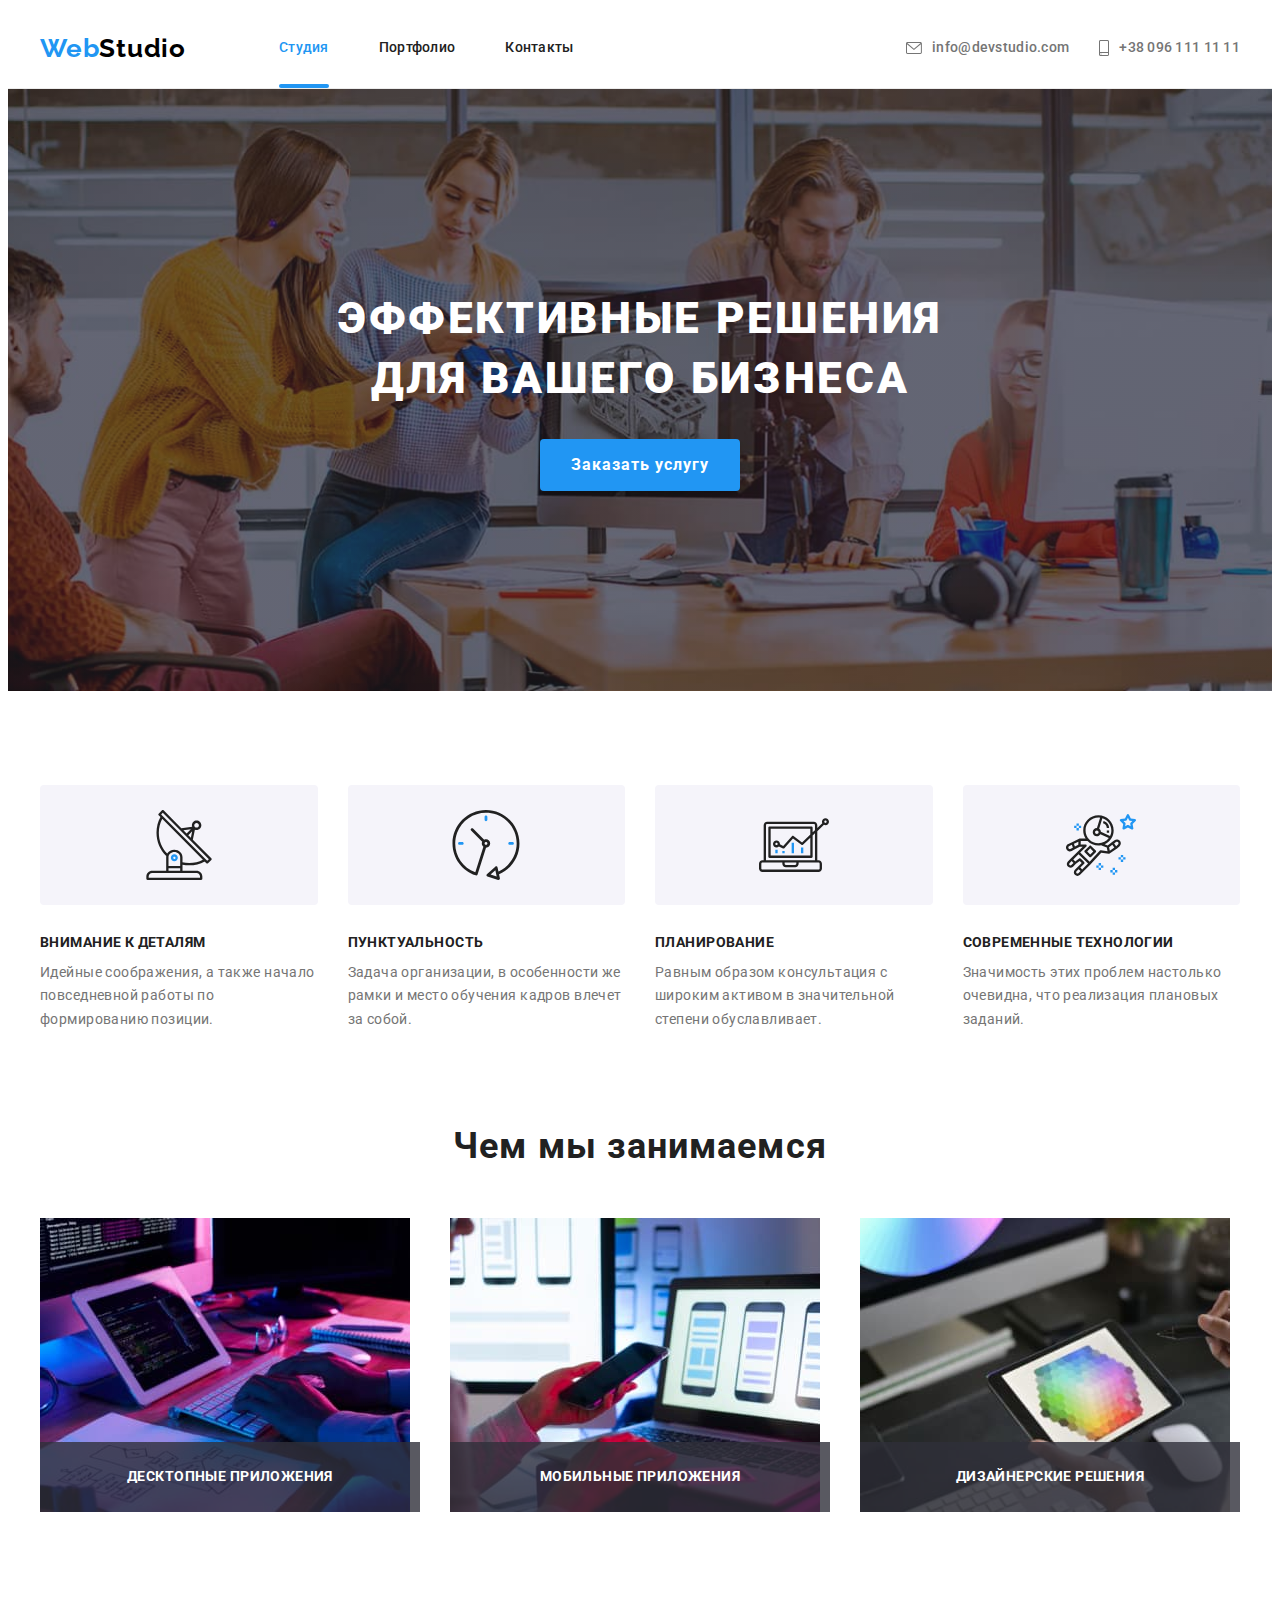
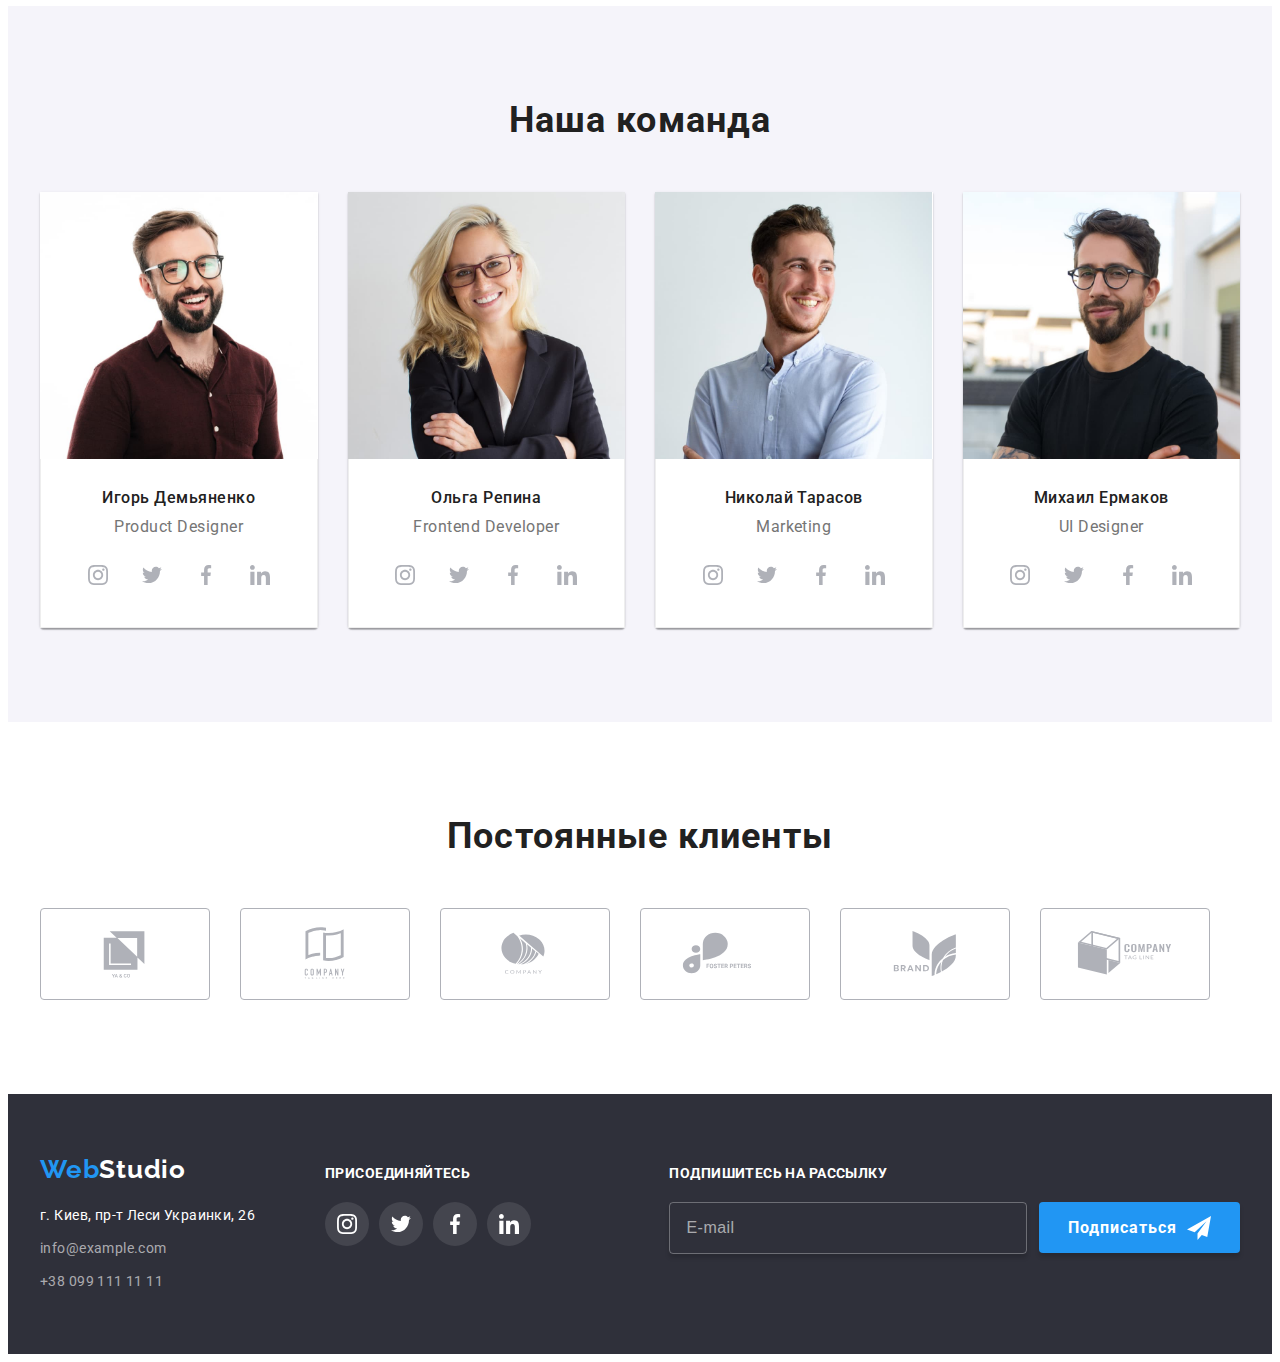
==== commit fd9be3f4: "add components: btn, btn-close, button-list," ====
--- a/index.html
+++ b/index.html
@@ -17,31 +17,31 @@
 <body>
    <!--                   header                     -->
     <header class="page-header">
-        <div class="container main-nav">
-            <nav class="nav">
-                <a class="logo  link" href="./index.html">Web<span class="logo-header">Studio</span></a>
-                <ul class="site-nav list">
-                    <li class="item">
-                        <a href="./index.html" class="link site-nav-link current">Студия</a>
-                    </li>
-                    <li class="item">
-                        <a href="./portfolio.html" class="link site-nav-link">Портфолио</a>
-                    </li>
-                    <li class="item">
-                        <a href="" class="link site-nav-link">Контакты</a>
+        <div class="container page-header__main-nav">
+            <nav class="page-header__sit-nav sit-nav">
+                <a class="page-header__logo logo link" href="./index.html">Web<span class="logo--color-dark">Studio</span></a>
+                <ul class="page-header__link-list link-list list">
+                    <li class="link-list__item">
+                        <a href="./index.html" class="link link-list__link link-list__link--current">Студия</a>
+                    </li>
+                    <li class="link-list__item">
+                        <a href="./portfolio.html" class="link link-list__link">Портфолио</a>
+                    </li>
+                    <li class="link-list__item">
+                        <a href="" class="link link-list__link">Контакты</a>
                     </li>
                 </ul>
             </nav>
-            <ul class="contact list">
-                <li class="item">
-                    <a href="mailto:info@devstudio.com" class="contact-link link">
-                        <svg class="contact-icon" width="16" height="12">
+            <ul class="page-header__contact-list contact-list list">
+                <li class="contact-list__item">
+                    <a href="mailto:info@devstudio.com" class="contact-list__link link">
+                        <svg class="contact-list__icon" width="16" height="12">
                             <use href="./images/icons.svg#icon-envelope"></use>
                         </svg> info@devstudio.com</a>
                 </li>
-                <li class="item">
-                    <a href="tel:+380961111111" class="contact-link link">
-                        <svg class="contact-icon" width="10" height="16">
+                <li class="contact-list__item">
+                    <a href="tel:+380961111111" class="contact-list__link link">
+                        <svg class="contact-list__icon" width="10" height="16">
                             <use href="./images/icons.svg#icon-smartphone"></use>
                         </svg> +38 096 111 11 11</a>
                 </li>
@@ -52,8 +52,8 @@
     <main class="main">
         <!--                 section hero                   -->
         <section class="hero">
-            <h1 class="hero-title">Эффективные решения для вашего бизнеса</h1>
-            <button data-modal-open type="button" class="hero-button">Заказать услугу</button>
+            <h1 class="hero__title">Эффективные решения для вашего бизнеса</h1>
+            <button data-modal-open type="button" class="hero-btn btn">Заказать услугу</button>
         </section>
 
         <!--        section benefits (преимущества)         -->
@@ -367,15 +367,15 @@
     <footer class="footer">
         <div class="container footer__container">
             <div class="footer__box">
-                <a href="./index.html" class="logo footers link">Web<span class="logo-footer">Studio</span></a>
+                <a href="./index.html" class="footer__logo logo link">Web<span class="logo--color-light">Studio</span></a>
                 <address class="address">
                     <p>г. Киев, пр-т Леси Украинки, 26</p>
-                    <ul class="list">
-                        <li class="address-item">
-                            <a href="mailto:info@example.com" class="link"> info@example.com</a>
+                    <ul class="address__list list">
+                        <li class="address__item">
+                            <a href="mailto:info@example.com" class="address__link link"> info@example.com</a>
                         </li>
-                        <li class="address-item">
-                            <a href="tel:+380991111111" class="link"> +38 099 111 11 11</a>
+                        <li class="address__item">
+                            <a href="tel:+380991111111" class="address__link link"> +38 099 111 11 11</a>
                         </li>
                     </ul>
                 </address>
@@ -418,15 +418,16 @@
                     </li>
                 </ul>
             </div>
-            <div class="footer-form">
+            <div class="footer__form">
                 <h3 class="footer__subtitle subtitle 
                         subtitle--color-light">Подпишитесь на рассылку</h3>
-                <form class="footer-mail-form" autocomplete="off">
+                <form class="footer__subscribe" autocomplete="off">
                     <label for="mail">
-                        <input type="email" name="mail" id="mail" placeholder="E-mail" class="footer-input">
+                        <input type="email" name="mail" id="mail" placeholder="E-mail" 
+                        class="footer__input">
                     </label>
-                    <button type="submit" class="hero-button btn-send">Подписаться
-                        <svg class="footer-mail-icon" >
+                    <button type="submit" class="btn btn-send">Подписаться
+                        <svg class="btn-send__icon" >
                             <use href="./images/icons.svg#icon-send"></use>
                         </svg>
                     </button>
@@ -438,12 +439,12 @@
     <!--                   modal window                    -->
     <div class="backdrop is-hidden" data-modal>
         <div class="modal">
-            <button data-modal-close type="button" class="btn-close">
-                <svg class="modal-close-icon">
+            <button data-modal-close type="button" class="modal__btn-close btn-close">
+                <svg class="btn-close__icon">
                     <use href="./images/icons.svg#icon-close-black"></use>
                 </svg>
             </button>
-            <form class="modal-form" autocomplete="off">
+            <form class="modal__form" autocomplete="off">
                 <b class="form-title">Оставьте свои данные, мы вам перезвоним</b>
                 <div class="form-field">
                     <label for="name">Имя</label>
@@ -486,7 +487,7 @@
                         </span> Соглашаюсь с рассылкой и принимаю <a href="" class="link-agreement">Условия договора</a>
                     </label>
                 </div>
-                <button type="submit" class="hero-button button-send">Отправить</button>                               
+                <button type="submit" class="modal__btn btn">Отправить</button>                               
             </form>
         </div>
     </div>
--- a/css/main.min.css
+++ b/css/main.min.css
@@ -1,2 +1,2 @@
-:root{--main-title-color:#212121;--hero-title-color:#FFFFFF;--main-text-color:#757575;--second-text-color:#FFFFFF;--accent-color:#2196F3;--logo-header-color: #000000;--logo-footer-color:#FFFFFF;--mail-tel-footer-color: rgba(255, 255, 255, 0.6);--main-background-color:#FFFFFF;--hero-footer-background-color:#2F303A;--second-background-color:#F5F4FA;--line-color:#ECECEC;--icon-link-color:#AFB1B8;--border-card-color:#EEEEEE}body{font-family:Roboto, sans-serif;background-color:var(--main-background-color);color:var(--main-title-color)}.list{list-style:none}.link{text-decoration:none}h1,h2,h3,h4,p,a,ul,li,span{margin:0;padding:0}img{display:block;max-width:100%}button{cursor:pointer}.container{width:1200px;padding-left:15px;padding-right:15px;margin:0 auto}.section{padding-top:94px;padding-bottom:94px;margin-left:auto;margin-right:auto}.logo{color:var(--accent-color);font-family:Raleway;font-weight:700;font-size:26px;line-height:1.19;letter-spacing:0.03em}.logo-header{color:var(--logo-header-color)}.logo-footer{color:var(--logo-footer-color)}.title{font-weight:700;font-size:36px;line-height:1.16;letter-spacing:0.03em;text-align:center;color:var(--main-title-color)}.works__title,.team__title,.clients__title{margin-bottom:50px}.subtitle{font-weight:700;font-size:14px;line-height:1.14;letter-spacing:0.03em;text-transform:uppercase}.subtitle--color-light{color:var(--second-text-color)}.subtitle--color-dark{color:var(--main-title-color)}.benefits__subtitle{margin-bottom:10px}.footer__subtitle{margin-bottom:20px}.social-list{display:flex;align-items:center;justify-content:center}.social-list__item{display:flex}.social-list__item:not(:last-child){margin-right:10px}.social-list__link{display:flex;align-items:center;justify-content:center;width:44px;height:44px;border-radius:50%}.social-list__link--color-light{background-color:var(--main-background-color);color:var(--icon-link-color);transition:background-color 250ms cubic-bezier(0.4, 0, 0.2, 1)}.social-list__link--color-light:hover,.social-list__link--color-light:focus{background-color:var(--accent-color)}.social-list__link--color-dark{background-color:rgba(255,255,255,0.1);color:var(--second-text-color);transition:background-color 250ms cubic-bezier(0.4, 0, 0.2, 1)}.social-list__link--color-dark:hover,.social-list__link--color-dark:focus{background-color:var(--accent-color)}.social-list__icon{display:block;fill:currentColor;width:20px;height:20px;transition:color 250ms cubic-bezier(0.4, 0, 0.2, 1)}.social-list__link:hover .social-list__icon,.social-list__link:focus .social-list__icon{color:var(--second-text-color)}.page-header{border-bottom:1px solid var(--line-color)}.main-nav{display:flex}.nav{display:flex;align-items:center}.nav .logo{margin-right:93px}.site-nav{display:flex}.site-nav .item:not(:last-child){margin-right:50px}.site-nav-link{position:relative;display:block;padding-top:32px;padding-bottom:32px;color:var(--main-title-color);font-weight:500;font-size:14px;line-height:1.14;letter-spacing:0.02em;transition:color 250ms cubic-bezier(0.4, 0, 0.2, 1)}.site-nav-link:hover,.site-nav-link:focus{color:var(--accent-color)}.current::after{content:"";width:100%;height:4px;display:block;position:absolute;background-color:var(--accent-color);border-radius:2px;bottom:0}.contact{display:flex;margin-left:auto}.contact .item+.item{margin-left:50px}.contact-link{display:flex;align-items:center;padding-top:32px;padding-bottom:32px;color:var(--main-text-color);font-weight:500;font-size:14px;line-height:1.14;letter-spacing:0.02em;transition:color 250ms cubic-bezier(0.4, 0, 0.2, 1)}.contact-link:hover,.contact-link:focus{color:var(--accent-color)}.contact-icon{display:block;fill:currentColor;margin-right:10px;transition:color 250ms cubic-bezier(0.4, 0, 0.2, 1)}.contact-icon:hover,.contact-icon:focus{color:var(--accent-color)}.hero{background-color:var(--hero-footer-background-color);background-image:linear-gradient(rgba(47,48,58,0.4), rgba(47,48,58,0.4)),url(../images/Img-hero.jpg);background-repeat:no-repeat;background-position:center;background-size:cover;text-align:center;padding-top:200px;padding-bottom:200px;max-width:1600px;margin-left:auto;margin-right:auto}.hero-title{font-weight:900;font-size:44px;line-height:1.36;letter-spacing:0.06em;text-transform:uppercase;color:var(--hero-title-color);width:696px;margin:0 auto;margin-bottom:30px}.hero-button{font-family:inherit;font-weight:700;font-size:16px;line-height:1.87;letter-spacing:0.06em;text-align:center;color:var(--second-text-color);background:var(--accent-color);box-shadow:0px 4px 4px rgba(0,0,0,0.15);border-radius:4px;border:1px solid transparent;min-width:200px;padding:10px 32px;transition:background-color 250ms cubic-bezier(0.4, 0, 0.2, 1)}.hero-button:hover,.hero-button:focus{background-color:#188CE8}.visually-hidden{position:absolute;white-space:nowrap;width:1px;height:1px;overflow:hidden;border:0;padding:0;clip:rect(0, 0, 0, 0);clip-path:inset(50%);margin:-1px}.benefits__list{display:flex;margin-left:-30px}.benefits__item{flex-basis:calc(100%/4 - 30px);margin-left:30px}.benefits__box{display:flex;align-items:center;justify-content:center;max-width:100%;height:120px;background:var(--second-background-color);border-radius:4px;margin-bottom:30px}.benefits__icon{width:70px;height:70px}.benefits__text{font-size:14px;line-height:1.71;letter-spacing:0.03em;color:var(--main-text-color)}.works{padding-top:0}.works__list{display:flex;margin-left:-30px}.works__item{flex-basis:calc(100%/3 - 30px);margin-left:30px}.works__thumb{position:relative}.works__photo{display:block;max-width:100%}.works__subtitle{position:absolute;bottom:0;left:0;width:100%;height:70px;display:flex;align-items:center;justify-content:center;background-color:rgba(47,48,58,0.8)}.team{background-color:var(--second-background-color)}.team__list{display:flex;margin-left:-30px}.team__item{flex-basis:calc(100%/4 - 30px);margin-left:30px;background-color:var(--main-background-color);box-shadow:0px 1px 3px rgba(0,0,0,0.12),0px 1px 1px rgba(0,0,0,0.14),0px 2px 1px rgba(0,0,0,0.2);border-radius:0px 0px 4px 4px}.team__photo{display:block;max-width:100%}.team__card{display:block;padding:30px 15px;border:1px solid var(--border-card-color);border-top:none}.team__person{font-weight:500;font-size:16px;line-height:1.18;text-align:center;letter-spacing:0.03em;color:var(--main-title-color);margin-bottom:10px}.team__position{font-size:16px;line-height:1.18;text-align:center;letter-spacing:0.03em;color:var(--main-text-color);margin-bottom:16px}.clients__list{display:flex}.clients__item:not(:last-child){margin-right:30px}.clients__link{box-sizing:border-box;display:flex;align-items:center;justify-content:center;width:170px;height:92px;color:var(--icon-link-color);border:1px solid var(--icon-link-color);border-radius:4px;transition:border-color 250ms cubic-bezier(0.4, 0, 0.2, 1)}.clients__link:hover,.clients__link:focus{border-color:var(--accent-color)}.clients__icon{display:block;width:106px;height:60px;fill:currentColor;transition:color 250ms cubic-bezier(0.4, 0, 0.2, 1)}.clients__link:hover .clients__icon,.clients__link:focus .clients__icon{fill:var(--accent-color)}.buttons-list{display:flex;justify-content:center;margin-bottom:50px}.buttons-item+.buttons-item{margin-left:8px}.button{display:inline-block;font-family:inherit;font-weight:500;font-size:16px;line-height:1.62;text-align:center;letter-spacing:0.03em;color:var(--main-title-color);background:var(--second-background-color);border-radius:4px;padding:6px 22px;border:1px solid transparent;transition:color 250ms cubic-bezier(0.4, 0, 0.2, 1),background-color 250ms cubic-bezier(0.4, 0, 0.2, 1),box-shadow 250ms cubic-bezier(0.4, 0, 0.2, 1)}.button:hover,.button:focus{color:var(--second-text-color);background-color:var(--accent-color);box-shadow:0px 3px 1px rgba(0,0,0,0.1),0px 1px 2px rgba(0,0,0,0.08),0px 2px 2px rgba(0,0,0,0.12)}.portfolio-list{display:flex;flex-wrap:wrap;margin-left:-30px;margin-bottom:-30px}.portfolio-item{box-sizing:border-box;display:block;flex-basis:calc(100%/3 - 30px);margin-left:30px;margin-bottom:30px;background-color:var(--main-background-color);transition:box-shadow 250ms cubic-bezier(0.4, 0, 0.2, 1)}.portfolio-item:hover,.portfolio-item:focus{box-shadow:0px 1px 1px rgba(0,0,0,0.12),0px 4px 4px rgba(0,0,0,0.06),1px 4px 6px rgba(0,0,0,0.16)}.photo-portfolio{display:block;max-width:100%}.portfolio-card{display:block;padding:20px 24px;border:1px solid var(--border-card-color);border-top:none}.portfolio-title{font-weight:700;font-size:18px;line-height:2.00;letter-spacing:0.06em;color:var(--main-title-color);margin-bottom:4px}.portfolio-text{font-size:16px;line-height:1.87;letter-spacing:0.03em;color:var(--main-text-color)}.portfolio-thumb{position:relative;overflow:hidden}.portfolio-label{position:absolute;top:0;left:0;width:100%;height:100%;padding:63px 24px;font-weight:400px;font-size:18px;line-height:1.56;letter-spacing:0.03em;color:var(--second-text-color);background-color:rgba(33,150,243,0.9);transform:translateY(100%);transition:transform 250ms cubic-bezier(0.4, 0, 0.2, 1)}.portfolio-item:hover .portfolio-label,.portfolio-item:focus .portfolio-label{transform:translateY(0)}.footer{padding-top:60px;padding-bottom:60px;background-color:var(--hero-footer-background-color)}.footer__container{display:flex;align-items:baseline}.footer__box{margin-right:70px}.logo.footers{margin-bottom:20px}.address{font-style:normal;font-weight:400;font-size:14px;line-height:1.71;letter-spacing:0.03em;color:var(--second-text-color)}.address-item .link{display:inline-block;font-weight:400;font-size:14px;line-height:1.71;letter-spacing:0.03em;color:var(--mail-tel-footer-color);margin-top:9px;transition:color 250ms cubic-bezier(0.4, 0, 0.2, 1)}.address-item .link:hover,.address-item .link:focus{color:var(--accent-color)}.footer-form{margin-left:auto}.footer-mail-form{display:flex;align-items:center;justify-content:center}.footer-input{display:flex;align-items:center;box-sizing:border-box;min-width:358px;padding:15px 16px;font-size:16px;line-height:1.25;letter-spacing:0.03em;color:var(--logo-footer-color);background-color:transparent;border:1px solid rgba(255,255,255,0.3);border-radius:4px;box-shadow:0px 4px 4px rgba(0,0,0,0.15);transition:border-color 250ms cubic-bezier(0.4, 0, 0.2, 1)}.footer-input::placeholder{font-weight:400;font-size:16px;line-height:1.25;letter-spacing:0.03em;color:var(--mail-tel-footer-color)}.footer-input:focus{outline:none;border-color:var(--accent-color)}.btn-send{display:flex;align-items:center;justify-content:center;padding:10px 28px;margin-left:12px}.footer-mail-icon{display:block;width:24px;height:24px;fill:currentColor;margin-left:10px}.backdrop{position:fixed;top:0;left:0;width:100vw;height:100vh;background-color:rgba(0,0,0,0.2);opacity:1;visibility:visible;transition:opacity 350ms cubic-bezier(0.4, 0, 0.2, 1),visibility 350ms cubic-bezier(0.4, 0, 0.2, 1)}.is-hidden{visibility:hidden;opacity:0;pointer-events:none}.backdrop.is-hidden .modal{opacity:0;transform:translate(-50%, -50%) scale(0.8)}.modal{position:absolute;top:50%;left:50%;transform:translate(-50%, -50%) scale(1);transition:transform 300ms cubic-bezier(0.4, 0, 0.2, 1),opacity 350ms cubic-bezier(0.4, 0, 0.2, 1),visibility 350ms cubic-bezier(0.4, 0, 0.2, 1);opacity:1;visibility:visible;width:528px;min-height:581px;background-color:var(--main-background-color);box-shadow:0px 1px 3px rgba(0,0,0,0.12),0px 1px 1px rgba(0,0,0,0.14),0px 2px 1px rgba(0,0,0,0.2);border-radius:4px}.btn-close{position:absolute;top:8px;right:8px;display:flex;align-items:center;justify-content:center;width:30px;height:30px;color:#000000;background-color:transparent;border:1px solid rgba(0,0,0,0.1);border-radius:50%;box-sizing:border-box}.modal-close-icon{display:block;width:18px;height:18px;fill:currentColor;transition:fill 250ms cubic-bezier(0.4, 0, 0.2, 1)}.btn-close:hover .modal-close-icon,.btn-close:focus .modal-close-icon{fill:var(--accent-color)}.modal-form{padding:40px}.form-title{display:block;font-weight:700;font-size:20px;line-height:1.15;text-align:center;letter-spacing:0.03em;color:var(--main-title-color);margin-bottom:12px}.form-field{display:flex;flex-direction:column;margin-bottom:10px}.form-input-wrap{position:relative}.form-field label{margin:0;margin-bottom:5px;padding:0;font-weight:400;font-size:12px;line-height:1.17;letter-spacing:0.01em;color:var(--main-text-color)}.form-input-wrap input{margin:0;padding:11px 42px;width:100%;font-weight:400;font-size:12px;line-height:1.17;letter-spacing:0.01em;color:var(--main-text-color);border:1px solid rgba(33,33,33,0.2);border-radius:4px;transition:border-color 250ms cubic-bezier(0.4, 0, 0.2, 1)}.form-input-wrap input:focus{outline:none;border-color:var(--accent-color)}.form-icon{position:absolute;top:50%;left:12px;transform:translateY(-50%);display:block;width:18px;height:18px;transition:fill 250ms cubic-bezier(0.4, 0, 0.2, 1)}.form-input-wrap input:focus+.form-icon{fill:var(--accent-color)}.form-field textarea{padding:12px 16px;margin:0;resize:none;font-weight:400;font-size:12px;line-height:1.17;letter-spacing:0.01em;color:var(--main-text-color);border:1px solid rgba(33,33,33,0.2);box-sizing:border-box;border-radius:4px;transition:border-color 250ms cubic-bezier(0.4, 0, 0.2, 1)}.form-field textarea:focus{outline:none;border-color:var(--accent-color)}.form-field textarea::placeholder{font-weight:normal;font-size:12px;line-height:1.17;letter-spacing:0.01em;color:rgba(117,117,117,0.5)}.form-comment{margin-bottom:20px}.form-check{margin-bottom:30px}.check-text{display:flex;align-items:center;font-weight:400;font-size:14px;line-height:1.71;letter-spacing:0.03em;color:var(--main-text-color);margin-left:7px}.link-agreement{padding:0;margin:0 4px;font-weight:400;font-size:14px;line-height:1.71;letter-spacing:0.03em;color:var(--accent-color)}.check-item{display:flex;align-items:center;justify-content:center;width:16px;height:15px;border:2px solid var(--main-title-color);border-radius:2px;margin-right:7px;transition:background-color 250ms cubic-bezier(0.4, 0, 0.2, 1)}.input-check:checked+.check-text .check-item{background-color:var(--accent-color);border:none}.check-icon{fill:var(--second-text-color);width:16px;height:15px}.button-send{display:block;margin:0 auto}
+:root{--main-title-color:#212121;--hero-title-color:#FFFFFF;--main-text-color:#757575;--second-text-color:#FFFFFF;--accent-color:#2196F3;--logo-header-color: #000000;--logo-footer-color:#FFFFFF;--mail-tel-footer-color: rgba(255, 255, 255, 0.6);--main-background-color:#FFFFFF;--hero-footer-background-color:#2F303A;--second-background-color:#F5F4FA;--line-color:#ECECEC;--icon-link-color:#AFB1B8;--border-card-color:#EEEEEE}body{font-family:Roboto, sans-serif;background-color:var(--main-background-color);color:var(--main-title-color)}.list{list-style:none}.link{text-decoration:none}h1,h2,h3,h4,p,a,ul,li,span{margin:0;padding:0}img{display:block;max-width:100%}button{cursor:pointer}.container{width:1200px;padding-left:15px;padding-right:15px;margin:0 auto}.section{padding-top:94px;padding-bottom:94px;margin-left:auto;margin-right:auto}.logo{display:block;font-family:Raleway;font-weight:700;font-size:26px;line-height:1.19;letter-spacing:0.03em;color:var(--accent-color)}.logo--color-dark{color:var(--logo-header-color)}.logo--color-light{color:var(--logo-footer-color)}.page-header__logo{margin-right:93px}.footer__logo{margin-bottom:20px}.title{font-weight:700;font-size:36px;line-height:1.16;letter-spacing:0.03em;text-align:center;color:var(--main-title-color)}.works__title,.team__title,.clients__title{margin-bottom:50px}.subtitle{font-weight:700;font-size:14px;line-height:1.14;letter-spacing:0.03em;text-transform:uppercase}.subtitle--color-light{color:var(--second-text-color)}.subtitle--color-dark{color:var(--main-title-color)}.benefits__subtitle{margin-bottom:10px}.footer__subtitle{margin-bottom:20px}.social-list{display:flex;align-items:center;justify-content:center}.social-list__item{display:flex}.social-list__item:not(:last-child){margin-right:10px}.social-list__link{display:flex;align-items:center;justify-content:center;width:44px;height:44px;border-radius:50%}.social-list__link--color-light{background-color:var(--main-background-color);color:var(--icon-link-color);transition:background-color 250ms cubic-bezier(0.4, 0, 0.2, 1)}.social-list__link--color-light:hover,.social-list__link--color-light:focus{background-color:var(--accent-color)}.social-list__link--color-dark{background-color:rgba(255,255,255,0.1);color:var(--second-text-color);transition:background-color 250ms cubic-bezier(0.4, 0, 0.2, 1)}.social-list__link--color-dark:hover,.social-list__link--color-dark:focus{background-color:var(--accent-color)}.social-list__icon{display:block;fill:currentColor;width:20px;height:20px;transition:color 250ms cubic-bezier(0.4, 0, 0.2, 1)}.social-list__link:hover .social-list__icon,.social-list__link:focus .social-list__icon{color:var(--second-text-color)}.btn{display:block;min-width:200px;font-family:inherit;font-weight:700;font-size:16px;line-height:1.87;letter-spacing:0.06em;text-align:center;padding:10px 28px;color:var(--second-text-color);background:var(--accent-color);box-shadow:0px 4px 4px rgba(0,0,0,0.15);border-radius:4px;border:1px solid transparent;transition:background-color 250ms cubic-bezier(0.4, 0, 0.2, 1)}.btn:hover,.btn:focus{background-color:#188CE8}.hero-btn{margin:0 auto}.btn-send{display:flex;align-items:center;justify-content:center;margin-left:12px}.btn-send__icon{display:block;width:24px;height:24px;fill:currentColor;margin-left:10px}.modal__btn{margin:0 auto}.btn-close{display:flex;align-items:center;justify-content:center;width:30px;height:30px;color:#000000;background-color:transparent;border:1px solid rgba(0,0,0,0.1);border-radius:50%;box-sizing:border-box}.modal__btn-close{position:absolute;top:8px;right:8px}.btn-close__icon{display:block;width:18px;height:18px;fill:currentColor;transition:fill 250ms cubic-bezier(0.4, 0, 0.2, 1)}.btn-close:hover .btn-close__icon,.btn-close:focus .btn-close__icon{fill:var(--accent-color)}.button-list{display:flex;justify-content:center}.portfolio__button-list{margin-bottom:50px}.button-list__item:not(:last-child){margin-right:8px}.button{display:inline-block;font-family:inherit;font-weight:500;font-size:16px;line-height:1.62;text-align:center;letter-spacing:0.03em;color:var(--main-title-color);background:var(--second-background-color);border-radius:4px;padding:6px 22px;border:1px solid transparent;transition:color 250ms cubic-bezier(0.4, 0, 0.2, 1),background-color 250ms cubic-bezier(0.4, 0, 0.2, 1),box-shadow 250ms cubic-bezier(0.4, 0, 0.2, 1)}.button:hover,.button:focus{color:var(--second-text-color);background-color:var(--accent-color);box-shadow:0px 3px 1px rgba(0,0,0,0.1),0px 1px 2px rgba(0,0,0,0.08),0px 2px 2px rgba(0,0,0,0.12)}.page-header{border-bottom:1px solid var(--line-color)}.page-header__main-nav{display:flex}.sit-nav{display:flex;align-items:center}.link-list{display:flex}.link-list__item:not(:last-child){margin-right:50px}.link-list__link{position:relative;display:block;padding-top:32px;padding-bottom:32px;color:var(--main-title-color);font-weight:500;font-size:14px;line-height:1.14;letter-spacing:0.02em;transition:color 250ms cubic-bezier(0.4, 0, 0.2, 1)}.link-list__link:hover,.link-list__link:focus{color:var(--accent-color)}.link-list__link--current{color:var(--accent-color)}.link-list__link--current::after{content:"";width:100%;height:4px;display:block;position:absolute;background-color:var(--accent-color);border-radius:2px;bottom:0}.contact-list{display:flex}.page-header__contact-list{margin-left:auto}.contact-list__item:first-child{margin-right:30px}.contact-list__link{display:flex;align-items:center;padding-top:32px;padding-bottom:32px;color:var(--main-text-color);font-weight:500;font-size:14px;line-height:1.14;letter-spacing:0.02em;transition:color 250ms cubic-bezier(0.4, 0, 0.2, 1)}.contact-list__link:hover,.contact-list__link:focus{color:var(--accent-color)}.contact-list__icon{display:block;fill:currentColor;margin-right:10px;transition:color 250ms cubic-bezier(0.4, 0, 0.2, 1)}.contact-list__link:hover .contact-list__icon,.contact-list__link:focus .contact-list__icon{fill:var(--accent-color)}.hero{background-color:var(--hero-footer-background-color);background-image:linear-gradient(rgba(47,48,58,0.4), rgba(47,48,58,0.4)),url(../images/Img-hero.jpg);background-repeat:no-repeat;background-position:center;background-size:cover;text-align:center;padding-top:200px;padding-bottom:200px;max-width:1600px;margin-left:auto;margin-right:auto}.hero__title{font-weight:900;font-size:44px;line-height:1.36;letter-spacing:0.06em;text-transform:uppercase;color:var(--hero-title-color);width:696px;margin:0 auto;margin-bottom:30px}.visually-hidden{position:absolute;white-space:nowrap;width:1px;height:1px;overflow:hidden;border:0;padding:0;clip:rect(0, 0, 0, 0);clip-path:inset(50%);margin:-1px}.benefits__list{display:flex;margin-left:-30px}.benefits__item{flex-basis:calc(100%/4 - 30px);margin-left:30px}.benefits__box{display:flex;align-items:center;justify-content:center;max-width:100%;height:120px;background:var(--second-background-color);border-radius:4px;margin-bottom:30px}.benefits__icon{width:70px;height:70px}.benefits__text{font-size:14px;line-height:1.71;letter-spacing:0.03em;color:var(--main-text-color)}.works{padding-top:0}.works__list{display:flex;margin-left:-30px}.works__item{flex-basis:calc(100%/3 - 30px);margin-left:30px}.works__thumb{position:relative}.works__photo{display:block;max-width:100%}.works__subtitle{position:absolute;bottom:0;left:0;width:100%;height:70px;display:flex;align-items:center;justify-content:center;background-color:rgba(47,48,58,0.8)}.team{background-color:var(--second-background-color)}.team__list{display:flex;margin-left:-30px}.team__item{flex-basis:calc(100%/4 - 30px);margin-left:30px;background-color:var(--main-background-color);box-shadow:0px 1px 3px rgba(0,0,0,0.12),0px 1px 1px rgba(0,0,0,0.14),0px 2px 1px rgba(0,0,0,0.2);border-radius:0px 0px 4px 4px}.team__photo{display:block;max-width:100%}.team__card{display:block;padding:30px 15px;border:1px solid var(--border-card-color);border-top:none}.team__person{font-weight:500;font-size:16px;line-height:1.18;text-align:center;letter-spacing:0.03em;color:var(--main-title-color);margin-bottom:10px}.team__position{font-size:16px;line-height:1.18;text-align:center;letter-spacing:0.03em;color:var(--main-text-color);margin-bottom:16px}.clients__list{display:flex}.clients__item:not(:last-child){margin-right:30px}.clients__link{box-sizing:border-box;display:flex;align-items:center;justify-content:center;width:170px;height:92px;color:var(--icon-link-color);border:1px solid var(--icon-link-color);border-radius:4px;transition:border-color 250ms cubic-bezier(0.4, 0, 0.2, 1)}.clients__link:hover,.clients__link:focus{border-color:var(--accent-color)}.clients__icon{display:block;width:106px;height:60px;fill:currentColor;transition:color 250ms cubic-bezier(0.4, 0, 0.2, 1)}.clients__link:hover .clients__icon,.clients__link:focus .clients__icon{fill:var(--accent-color)}.product-list{display:flex;flex-wrap:wrap}.portfolio__product-list{margin-left:-30px;margin-bottom:-30px}.product-list__item{box-sizing:border-box;display:block;flex-basis:calc(100%/3 - 30px);margin-left:30px;margin-bottom:30px;background-color:var(--main-background-color);transition:box-shadow 250ms cubic-bezier(0.4, 0, 0.2, 1)}.product-list__item:hover,.product-list__item:focus{box-shadow:0px 1px 1px rgba(0,0,0,0.12),0px 4px 4px rgba(0,0,0,0.06),1px 4px 6px rgba(0,0,0,0.16)}.product-list__photo{display:block;max-width:100%}.product-list__card{display:block;padding:20px 24px;border:1px solid var(--border-card-color);border-top:none}.product-list__title{font-weight:700;font-size:18px;line-height:2.00;letter-spacing:0.06em;color:var(--main-title-color);margin-bottom:4px}.product-list__text{font-size:16px;line-height:1.87;letter-spacing:0.03em;color:var(--main-text-color)}.product-list__thumb{position:relative;overflow:hidden}.product-list__label{position:absolute;top:0;left:0;width:100%;height:100%;padding:63px 24px;font-weight:400px;font-size:18px;line-height:1.56;letter-spacing:0.03em;color:var(--second-text-color);background-color:rgba(33,150,243,0.9);transform:translateY(100%);transition:transform 250ms cubic-bezier(0.4, 0, 0.2, 1)}.product-list__item:hover .product-list__label,.product-list__item:focus .product-list__label{transform:translateY(0)}.footer{padding-top:60px;padding-bottom:60px;background-color:var(--hero-footer-background-color)}.footer__container{display:flex;align-items:baseline}.footer__box{margin-right:70px}.address{font-style:normal;font-weight:400;font-size:14px;line-height:1.71;letter-spacing:0.03em;color:var(--second-text-color)}.address__link{display:block;color:var(--mail-tel-footer-color);transition:color 250ms cubic-bezier(0.4, 0, 0.2, 1);margin-top:9px}.address__link:hover,.address__link:focus{color:var(--accent-color)}.footer__form{margin-left:auto}.footer__subscribe{display:flex;align-items:center;justify-content:center}.footer__input{display:flex;align-items:center;box-sizing:border-box;min-width:358px;padding:15px 16px;font-size:16px;line-height:1.25;letter-spacing:0.03em;color:var(--logo-footer-color);background-color:transparent;border:1px solid rgba(255,255,255,0.3);border-radius:4px;box-shadow:0px 4px 4px rgba(0,0,0,0.15);transition:border-color 250ms cubic-bezier(0.4, 0, 0.2, 1)}.footer__input::placeholder{font-weight:400;font-size:16px;line-height:1.25;letter-spacing:0.03em;color:var(--mail-tel-footer-color)}.footer__input:focus{outline:none;border-color:var(--accent-color)}.backdrop{position:fixed;top:0;left:0;width:100vw;height:100vh;background-color:rgba(0,0,0,0.2);opacity:1;visibility:visible;transition:opacity 350ms cubic-bezier(0.4, 0, 0.2, 1),visibility 350ms cubic-bezier(0.4, 0, 0.2, 1)}.is-hidden{visibility:hidden;opacity:0;pointer-events:none}.backdrop.is-hidden .modal{opacity:0;transform:translate(-50%, -50%) scale(0.8)}.modal{position:absolute;top:50%;left:50%;transform:translate(-50%, -50%) scale(1);transition:transform 300ms cubic-bezier(0.4, 0, 0.2, 1),opacity 350ms cubic-bezier(0.4, 0, 0.2, 1),visibility 350ms cubic-bezier(0.4, 0, 0.2, 1);opacity:1;visibility:visible;width:528px;min-height:581px;background-color:var(--main-background-color);box-shadow:0px 1px 3px rgba(0,0,0,0.12),0px 1px 1px rgba(0,0,0,0.14),0px 2px 1px rgba(0,0,0,0.2);border-radius:4px}.modal__form{padding:40px}.form-title{display:block;font-weight:700;font-size:20px;line-height:1.15;text-align:center;letter-spacing:0.03em;color:var(--main-title-color);margin-bottom:12px}.form-field{display:flex;flex-direction:column;margin-bottom:10px}.form-input-wrap{position:relative}.form-field label{margin:0;margin-bottom:5px;padding:0;font-weight:400;font-size:12px;line-height:1.17;letter-spacing:0.01em;color:var(--main-text-color)}.form-input-wrap input{margin:0;padding:11px 42px;width:100%;font-weight:400;font-size:12px;line-height:1.17;letter-spacing:0.01em;color:var(--main-text-color);border:1px solid rgba(33,33,33,0.2);border-radius:4px;transition:border-color 250ms cubic-bezier(0.4, 0, 0.2, 1)}.form-input-wrap input:focus{outline:none;border-color:var(--accent-color)}.form-icon{position:absolute;top:50%;left:12px;transform:translateY(-50%);display:block;width:18px;height:18px;transition:fill 250ms cubic-bezier(0.4, 0, 0.2, 1)}.form-input-wrap input:focus+.form-icon{fill:var(--accent-color)}.form-field textarea{padding:12px 16px;margin:0;resize:none;font-weight:400;font-size:12px;line-height:1.17;letter-spacing:0.01em;color:var(--main-text-color);border:1px solid rgba(33,33,33,0.2);box-sizing:border-box;border-radius:4px;transition:border-color 250ms cubic-bezier(0.4, 0, 0.2, 1)}.form-field textarea:focus{outline:none;border-color:var(--accent-color)}.form-field textarea::placeholder{font-weight:normal;font-size:12px;line-height:1.17;letter-spacing:0.01em;color:rgba(117,117,117,0.5)}.form-comment{margin-bottom:20px}.form-check{margin-bottom:30px}.check-text{display:flex;align-items:center;font-weight:400;font-size:14px;line-height:1.71;letter-spacing:0.03em;color:var(--main-text-color);margin-left:7px}.link-agreement{padding:0;margin:0 4px;font-weight:400;font-size:14px;line-height:1.71;letter-spacing:0.03em;color:var(--accent-color)}.check-item{display:flex;align-items:center;justify-content:center;width:16px;height:15px;border:2px solid var(--main-title-color);border-radius:2px;margin-right:7px;transition:background-color 250ms cubic-bezier(0.4, 0, 0.2, 1)}.input-check:checked+.check-text .check-item{background-color:var(--accent-color);border:none}.check-icon{fill:var(--second-text-color);width:16px;height:15px}
 /*# sourceMappingURL=main.min.css.map */